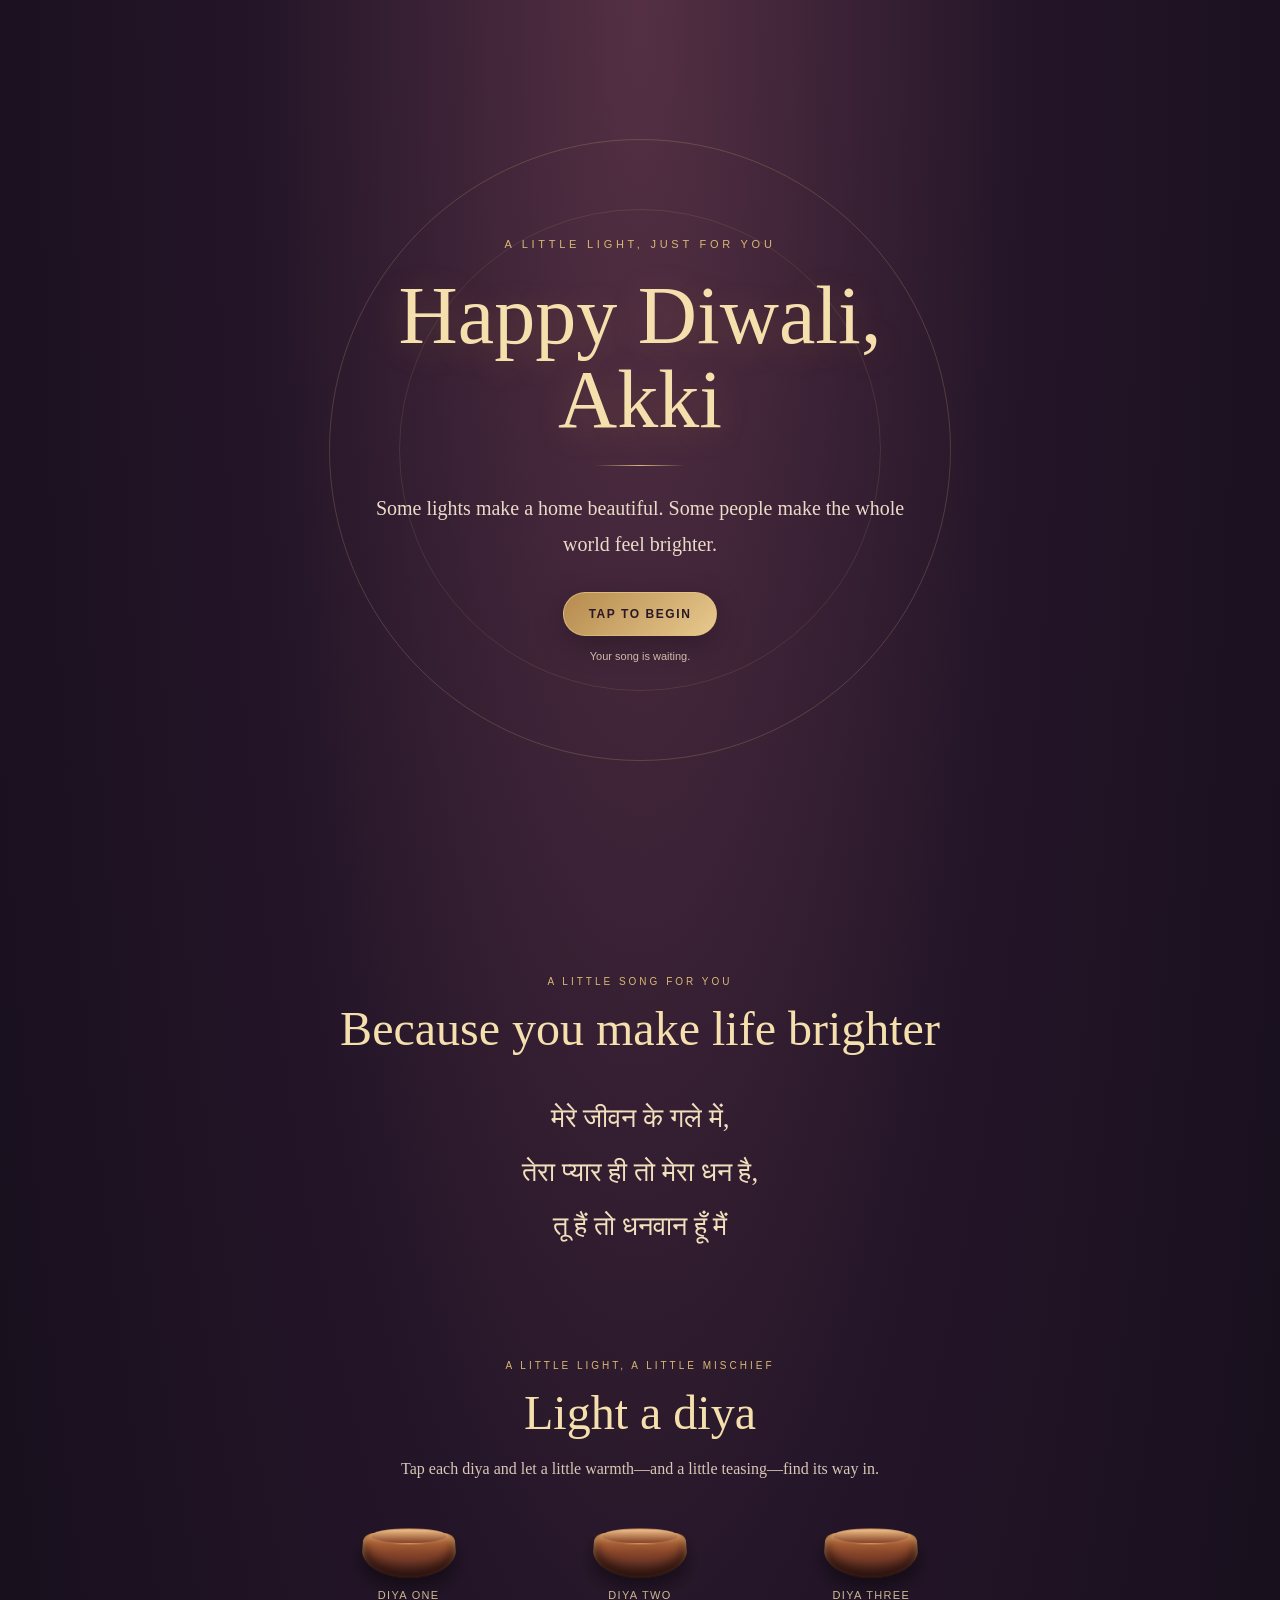
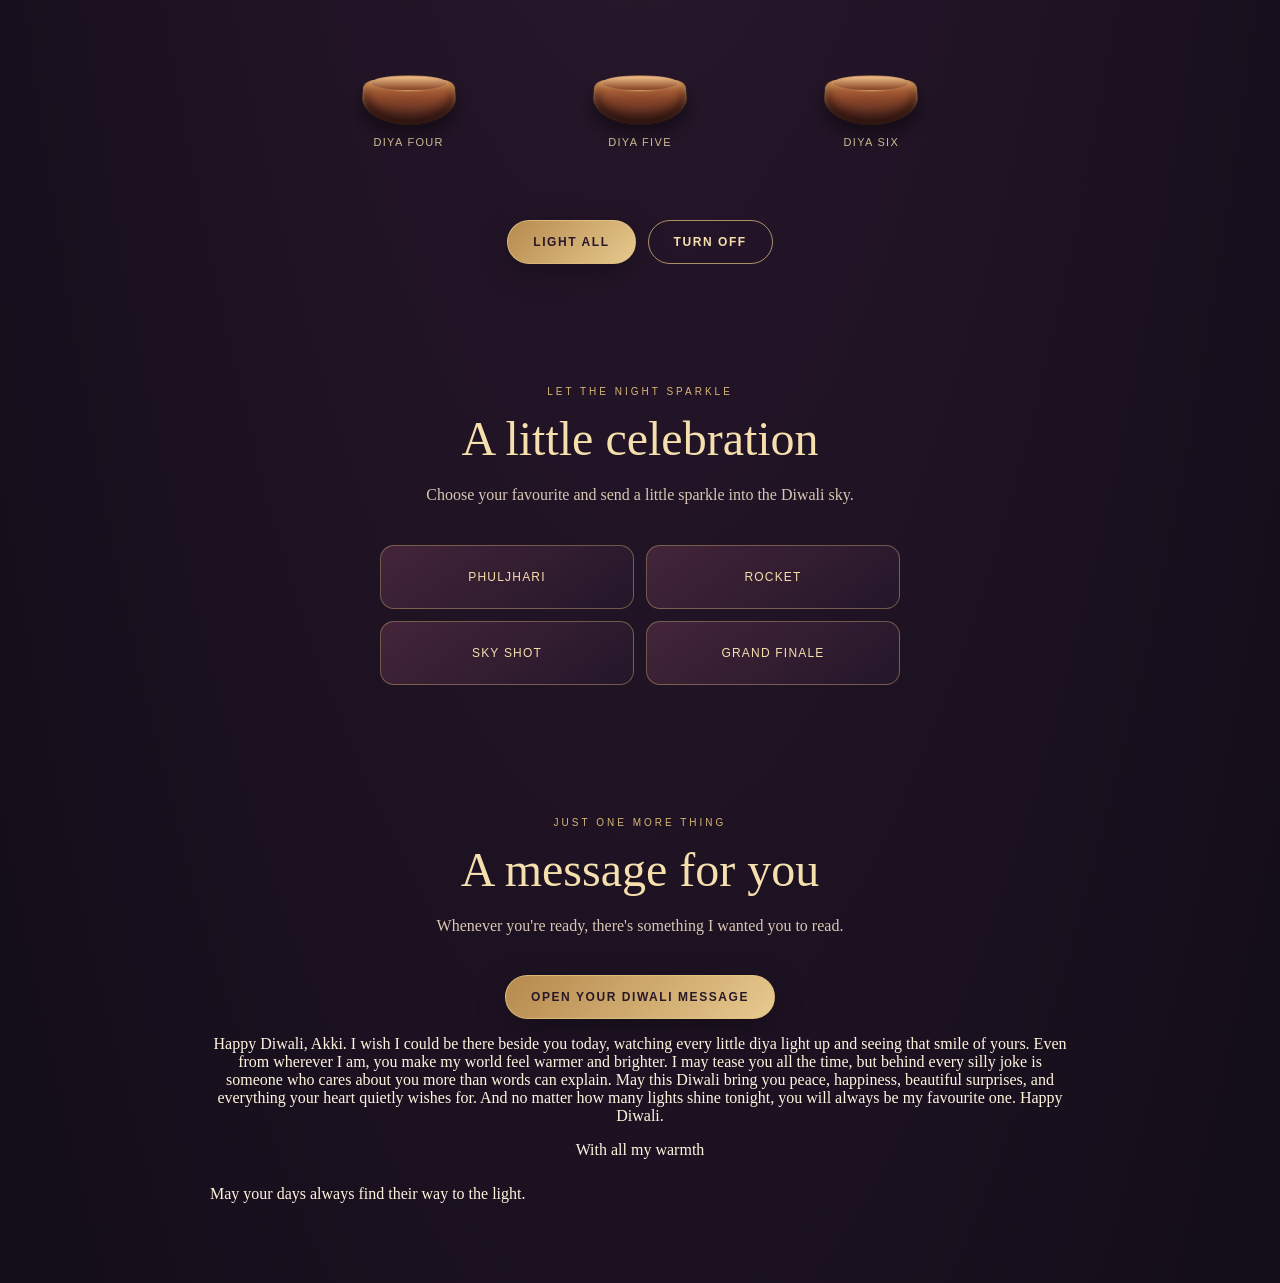
==== index.html @ 50d78eb0 "Update index.html" ====
<!DOCTYPE html>
<html lang="en">
<head>
<meta charset="UTF-8">
<meta name="viewport" content="width=device-width, initial-scale=1.0">
<meta name="theme-color" content="#1c1020">
<title>Happy Diwali, Akki</title>

<style>
:root {
  --night:#1c1020;
  --plum:#321b32;
  --gold:#d9b875;
  --gold2:#f4dfad;
  --cream:#fff5df;
  --muted:#d8c7b5;
}
* { box-sizing:border-box; }
html { scroll-behavior:smooth; }
body {
  margin:0;
  background:radial-gradient(ellipse at 50% 0%,#553044 0,#241528 42%,#120d18 100%);
  color:var(--cream);
  font-family:Georgia,'Times New Roman',serif;
  overflow-x:hidden;
}
button { font:inherit; }
.page { max-width:900px; margin:auto; padding:0 20px 80px; }

.hero {
  min-height:100svh;
  display:flex;
  align-items:center;
  justify-content:center;
  text-align:center;
  position:relative;
  padding:48px 10px;
  isolation:isolate;
}
.hero:before,.hero:after {
  content:"";
  position:absolute;
  border:1px solid rgba(217,184,117,.22);
  border-radius:50%;
  width:min(82vw,620px);
  aspect-ratio:1;
  z-index:-1;
}
.hero:after {
  width:min(65vw,480px);
  border-color:rgba(217,184,117,.13);
}
.eyebrow {
  letter-spacing:.34em;
  text-transform:uppercase;
  font:11px Arial,sans-serif;
  color:var(--gold);
  margin-bottom:24px;
}
h1 {
  font-size:clamp(46px,10vw,82px);
  font-weight:400;
  line-height:1.02;
  margin:0;
  color:var(--gold2);
  text-shadow:0 5px 35px #e2a94b35;
  animation:titleArrive 1.2s cubic-bezier(.2,.8,.2,1) both;
}
@keyframes titleArrive {
  from { opacity:0; transform:translateY(18px); }
  to { opacity:1; transform:translateY(0); }
}
.hero p {
  font-size:clamp(16px,3.5vw,20px);
  line-height:1.8;
  color:#eadbc8;
  max-width:540px;
  margin:24px auto 30px;
}
.goldline {
  width:90px;
  height:1px;
  background:linear-gradient(90deg,transparent,var(--gold),transparent);
  margin:24px auto;
  animation:lineShimmer 4s ease-in-out infinite;
}
@keyframes lineShimmer {
  0%,100% { opacity:.55; transform:scaleX(.8); }
  50% { opacity:1; transform:scaleX(1.15); }
}
.btn {
  border:1px solid rgba(230,196,132,.7);
  background:linear-gradient(135deg,#b68a4e,#e7c98e);
  color:#291827;
  padding:14px 25px;
  border-radius:999px;
  cursor:pointer;
  font:600 12px Arial,sans-serif;
  letter-spacing:.13em;
  text-transform:uppercase;
  box-shadow:0 8px 30px #0004;
  transition:transform .2s,filter .2s;
}
.btn:hover { transform:translateY(-2px); filter:brightness(1.08); }
.btn.secondary {
  background:transparent;
  color:var(--gold2);
  box-shadow:none;
}
.music-note {
  font:11px Arial,sans-serif;
  color:#cdbca8;
  margin-top:14px;
}
.music-control {
  position:fixed;
  right:16px;
  top:16px;
  z-index:20;
  display:none;
}
.music-control.show { display:block; }
.music-control button {
  border:1px solid #d9b87588;
  background:#251729e8;
  color:var(--gold2);
  border-radius:999px;
  padding:10px 14px;
  font:11px Arial,sans-serif;
  backdrop-filter:blur(10px);
}
section { padding:76px 0 26px; text-align:center; }
.kicker {
  font:10px Arial,sans-serif;
  letter-spacing:.3em;
  text-transform:uppercase;
  color:var(--gold);
  margin-bottom:14px;
}
h2 {
  font-weight:400;
  color:var(--gold2);
  font-size:clamp(31px,7vw,48px);
  margin:0 0 15px;
}
.intro {
  max-width:580px;
  margin:0 auto 35px;
  color:var(--muted);
  line-height:1.8;
  font-size:16px;
}
.lyrics {
  font-size:clamp(20px,4vw,27px);
  line-height:2;
  color:#f1dfbd;
  margin:35px auto 5px;
}
.lyrics span { display:block; }

.diya-stage {
  display:grid;
  grid-template-columns:repeat(3,minmax(0,1fr));
  gap:24px 14px;
  max-width:680px;
  margin:40px auto 26px;
}
.diya-wrap { min-width:0; }
.diya-button {
  border:0;
  background:none;
  color:inherit;
  cursor:pointer;
  padding:8px;
  width:100%;
  display:flex;
  flex-direction:column;
  align-items:center;
  gap:12px;
}
.diya {
  width:94px;
  height:45px;
  position:relative;
  border-radius:12px 12px 48px 48px / 10px 10px 28px 28px;
  background:linear-gradient(180deg,#c77b42 0%,#8b472b 45%,#4b261f 100%);
  box-shadow:inset 0 5px 7px #f5c17b88,inset 0 -8px 12px #29110e,0 10px 18px #0007;
  transform:perspective(90px) rotateX(8deg);
  transition:filter .3s;
}
.diya:before {
  content:"";
  position:absolute;
  left:7px;
  right:7px;
  top:-5px;
  height:15px;
  border-radius:50%;
  background:linear-gradient(180deg,#f2c18a,#8c4b2d 90%);
  border:1px solid #e0a36b88;
}
.diya:after {
  content:"";
  position:absolute;
  left:50%;
  top:-37px;
  transform:translateX(-50%) scale(.3);
  width:18px;
  height:32px;
  border-radius:80% 10% 70% 50%;
  background:radial-gradient(ellipse at 55% 75%,#fff8c7 0 12%,#ffcf68 35%,#ed7d2e 65%,transparent 72%);
  filter:blur(.3px);
  opacity:0;
  transition:all .35s;
}
.diya-lit .diya:after {
  opacity:1;
  transform:translateX(-50%) scale(1);
  filter:drop-shadow(0 0 9px #ffb84d);
}
.diya-lit .diya {
  box-shadow:inset 0 5px 7px #f5c17b88,inset 0 -8px 12px #29110e,0 0 28px #ffb84d66,0 10px 18px #0007;
}
.diya-label {
  font:11px Arial,sans-serif;
  letter-spacing:.12em;
  text-transform:uppercase;
  color:#dfc99e;
}
.tease {
  min-height:38px;
  font-size:13px;
  line-height:1.45;
  color:#f1d7a4;
  padding:0 4px;
  opacity:0;
  transition:opacity .25s;
}
.tease.visible { opacity:1; }

.controls {
  display:flex;
  justify-content:center;
  gap:12px;
  flex-wrap:wrap;
  margin:20px auto;
}
.cracker-grid {
  display:grid;
  grid-template-columns:repeat(2,minmax(0,1fr));
  gap:12px;
  max-width:520px;
  margin:30px auto;
}
.cracker {
  border:1px solid #d9b87566;
  background:linear-gradient(145deg,#43253a,#241629);
  color:#f4dfad;
  padding:18px 12px;
  border-radius:14px;
  cursor:pointer;
  min-height:64px;
  font:12px Arial,sans-serif;
  letter-spacing:.1em;
  text-transform:uppercase;
  transition:all .2s;
  position:relative;
  overflow:hidden;
}
.cracker:hover {
  border-color:var(--gold);
  transform:translateY(-2px);
  box-shadow:0 8px 25px #0004;
}
.cracker:before {
  content:"";
  position:absolute;
  top:-60%;
  left:-40%;
  width:30%;
  height:220%;
  background:linear-gradient(90deg,transparent,#fff5d055,transparent);
  transform:rotate(25deg);
  transition:left .55s ease;
}
.cracker:hover:before { left:120%; }

/* Fireworks drawn entirely with CSS */
.burst {
  position:relative;
  height:190px;
  overflow:hidden;
  display:none;
  opacity:1;
  transform:none;
}
.burst.active {
  display:block;
  animation:none;
}
.firework-core {
  position:absolute;
  width:10px;
  height:10px;
  border-radius:50%;
  background:#fff4c6;
  box-shadow:0 0 12px 5px #ffd27a,0 0 34px 12px #e49b4b88;
  transform:translate(-50%,-50%);
  animation:coreFlash .8s ease-out forwards;
}
.firework-ray {
  position:absolute;
  width:2px;
  height:var(--ray-length);
  border-radius:100%;
  background:linear-gradient(to top,transparent,#fff4c6 35%,var(--ray-color));
  transform-origin:50% 100%;
  transform:translate(-50%,-100%) rotate(var(--ray-angle)) scaleY(.08);
  filter:drop-shadow(0 0 5px var(--ray-color));
  animation:rayBurst 1.15s cubic-bezier(.12,.7,.2,1) forwards;
}
.firework-ray:after {
  content:"";
  position:absolute;
  top:-3px;
  left:-2px;
  width:6px;
  height:6px;
  border-radius:50%;
  background:#fff6d9;
  box-shadow:0 0 9px 3px var(--ray-color);
}
@keyframes rayBurst {
  0% { opacity:0; transform:translate(-50%,-100%) rotate(var(--ray-angle)) scaleY(.05); }
  18% { opacity:1; }
  75% { opacity:1; }
  100% { opacity:0; transform:translate(-50%,-100%) rotate(var(--ray-angle)) scaleY(1); }
}
@keyframes coreFlash {
  0% { opacity:0; transform:translate(-50%,-50%) scale(.1); }
  25% { opacity:1; transform:translate(-50%,-50%) scale(1.5); }
  100% { opacity:0; transform:translate(-50%,-50%) scale(.25); }
}
.firework-label {
  position:absolute;
  bottom:8px;
  left:0;
  right:0;
  color:#f4dfad;
  font:10px Arial,sans-serif;
  letter-spacing:.25em;
  text-transform:uppercase;
  animation:labelFade 1.5s ease forwards;
}
@keyframes labelFade {
  0%,65% { opacity:1; }
  100% { opacity:0; }
}
.spark {
  position:fixed;
  pointer-events:none;
  width:3px;
  height:3px;
  border-radius:50%;
  background:#fff0bc;
  box-shadow:0 0 12px 3px #e9b85d;
  animation:spark .9s ease-out forwards;
  z-index:50;
}
@keyframes spark {
  to { transform:translate(var(--x),var(--y)) scale(0); opacity:0; }
}

/* Flickering flames */
.diya { animation:diyaGlow 3s ease-in-out infinite alternate; }
.diya-lit .diya:after {
  animation:flameDance 1.15s ease-in-out infinite alternate;
  transform-origin:50% 100%;
}
.diya-lit .diya { animation:diyaGlow 1.8s ease-in-out infinite alternate; }
.diya-lit .diya:before { box-shadow:0 0 12px #ffbd5c88; }
@keyframes flameDance {
  0% { transform:translateX(-53%) rotate(-5deg) scale(.92,1); }
  35% { transform:translateX(-47%) rotate(4deg) scale(1.06,.94); }
  70% { transform:translateX(-52%) rotate(-3deg) scale(.95,1.08); }
  100% { transform:translateX(-48%) rotate(5deg) scale(1.02,.96); }
}
@keyframes diyaGlow {
  from { filter:brightness(.96); }
  to { filter:brightness(1.14); }
}
@media(max-width:520px) {
  .page { padding-left:16px; padding-right:16px; }
  .diya-stage { gap:20px 6px; }
  .diya { width:78px; height:39px; }
  .diya:after { top:-33px; }
  .cracker-grid { gap:9px; }
  .cracker { padding:16px 6px; font-size:10px; }
  .intro { font-size:15px; }
}
@media(prefers-reduced-motion:reduce) {
  *,*:before,*:after {
    scroll-behavior:auto!important;
    animation-duration:.01ms!important;
    transition-duration:.01ms!important;
  }
}
</style>
</head>

<body>

<audio id="song" preload="auto" loop>
  <source src="udi-udi-jaye.mp3" type="audio/mpeg">
</audio>

<div class="music-control" id="musicControl">
  <button id="musicToggle" type="button">Pause music</button>
</div>

<main class="page">

<header class="hero" id="welcome">
  <div>
    <div class="eyebrow">A little light, just for you</div>
    <h1>Happy Diwali,<br>Akki</h1>
    <div class="goldline"></div>
    <p>Some lights make a home beautiful. Some people make the whole world feel brighter.</p>
    <button class="btn" id="begin" type="button">Tap to begin</button>
    <div class="music-note" id="musicNote">Your song is waiting.</div>
  </div>
</header>

<section id="lyrics">
  <div class="kicker">A little song for you</div>
  <h2>Because you make life brighter</h2>
  <div class="lyrics">
    <span>मेरे जीवन के गले में,</span>
    <span>तेरा प्यार ही तो मेरा धन है,</span>
    <span>तू हैं तो धनवान हूँ मैं</span>
  </div>
</section>

<section id="diyas">
  <div class="kicker">A little light, a little mischief</div>
  <h2>Light a diya</h2>
  <p class="intro">Tap each diya and let a little warmth—and a little teasing—find its way in.</p>

  <div class="diya-stage" id="diyaStage">
    <div class="diya-wrap">
      <button class="diya-button" data-diya="0" type="button" aria-label="Light diya one">
        <span class="diya"></span><span class="diya-label">Diya one</span>
      </button>
      <div class="tease"></div>
    </div>
    <div class="diya-wrap">
      <button class="diya-button" data-diya="1" type="button" aria-label="Light diya two">
        <span class="diya"></span><span class="diya-label">Diya two</span>
      </button>
      <div class="tease"></div>
    </div>
    <div class="diya-wrap">
      <button class="diya-button" data-diya="2" type="button" aria-label="Light diya three">
        <span class="diya"></span><span class="diya-label">Diya three</span>
      </button>
      <div class="tease"></div>
    </div>
    <div class="diya-wrap">
      <button class="diya-button" data-diya="3" type="button" aria-label="Light diya four">
        <span class="diya"></span><span class="diya-label">Diya four</span>
      </button>
      <div class="tease"></div>
    </div>
    <div class="diya-wrap">
      <button class="diya-button" data-diya="4" type="button" aria-label="Light diya five">
        <span class="diya"></span><span class="diya-label">Diya five</span>
      </button>
      <div class="tease"></div>
    </div>
    <div class="diya-wrap">
      <button class="diya-button" data-diya="5" type="button" aria-label="Light diya six">
        <span class="diya"></span><span class="diya-label">Diya six</span>
      </button>
      <div class="tease"></div>
    </div>
  </div>

  <div class="controls">
    <button class="btn" id="lightAll" type="button">Light all</button>
    <button class="btn secondary" id="turnOff" type="button">Turn off</button>
  </div>
</section>

<section id="fireworks">
  <div class="kicker">Let the night sparkle</div>
  <h2>A little celebration</h2>
  <p class="intro">Choose your favourite and send a little sparkle into the Diwali sky.</p>

  <div class="cracker-grid">
    <button class="cracker" data-fire="phuljhari" type="button">Phuljhari</button>
    <button class="cracker" data-fire="rocket" type="button">Rocket</button>
    <button class="cracker" data-fire="skyshot" type="button">Sky shot</button>
    <button class="cracker" data-fire="finale" type="button">Grand finale</button>
  </div>
  <div class="burst" id="burst" aria-live="polite"></div>
</section>

<section id="message">
  <div class="kicker">Just one more thing</div>
  <h2>A message for you</h2>
  <p class="intro">Whenever you're ready, there's something I wanted you to read.</p>

  <button class="btn" id="openMessage" type="button">Open your Diwali message</button>

  <article class="message-card" id="messageCard">
    <p>
      Happy Diwali, Akki. I wish I could be there beside you today,
      watching every little diya light up and seeing that smile of yours.
      Even from wherever I am, you make my world feel warmer and brighter.
      I may tease you all the time, but behind every silly joke is someone
      who cares about you more than words can explain. May this Diwali bring
      you peace, happiness, beautiful surprises, and everything your heart
      quietly wishes for. And no matter how many lights shine tonight, you
      will always be my favourite one. Happy Diwali.
    </p>
    <div class="signature">With all my warmth</div>
  </article>
</section>

<footer>May your days always find their way to the light.</footer>

</main>

<script>
const audio = document.getElementById('song');
const begin = document.getElementById('begin');
const note = document.getElementById('musicNote');
const musicControl = document.getElementById('musicControl');
const musicToggle = document.getElementById('musicToggle');
let started = false;

begin.addEventListener('click', async () => {
  if (!started) {
    try {
      await audio.play();
      started = true;
      begin.textContent = 'Enjoy the evening';
      note.textContent = 'Your song is playing in the background.';
      musicControl.classList.add('show');
      document.getElementById('lyrics').scrollIntoView({behavior:'smooth'});
    } catch (e) {
      note.textContent = 'Tap once more to play your song.';
    }
  }
});

musicToggle.addEventListener('click', async () => {
  if (audio.paused) {
    try {
      await audio.play();
      musicToggle.textContent = 'Pause music';
    } catch(e) {
      musicToggle.textContent = 'Tap to play';
    }
  } else {
    audio.pause();
    musicToggle.textContent = 'Play music';
  }
});

audio.addEventListener('play', () => musicToggle.textContent = 'Pause music');
audio.addEventListener('pause', () => musicToggle.textContent = 'Play music');

const teases = [
  'Itni roshni toh tumhare nakhron mein bhi nahi hai.',
  'Ek diya tumhare liye… baaki meri patience ke liye.',
  'Tumhari smile ke saamne yeh roshni bhi thodi kam hai.',
  'Ab ghar roshan hai, bas tumhara reply pending hai.',
  'Diya jal gaya, ab attitude thoda dim kar do.',
  'Tum ho toh festival, warna bas holiday.'
];

let teaseIndex = -1;
const diyaButtons = [...document.querySelectorAll('.diya-button')];

function lightDiya(button, showTease=true) {
  const wrap = button.parentElement;
  const tease = wrap.querySelector('.tease');
  const wasLit = button.classList.contains('diya-lit');

  button.classList.add('diya-lit');

  if (showTease && !wasLit) {
    teaseIndex = (teaseIndex + 1) % teases.length;
    tease.textContent = teases[teaseIndex];
    tease.classList.add('visible');
  }
}

diyaButtons.forEach(button =>
  button.addEventListener('click', () => lightDiya(button))
);

document.getElementById('lightAll').addEventListener('click', () => {
  diyaButtons.forEach(b => lightDiya(b, false));

  const first = diyaButtons[0].parentElement.querySelector('.tease');
  first.textContent = 'All lit up… just like your talent for stealing the spotlight.';
  first.classList.add('visible');
});

document.getElementById('turnOff').addEventListener('click', () => {
  diyaButtons.forEach(b => {
    b.classList.remove('diya-lit');
    const t = b.parentElement.querySelector('.tease');
    t.textContent = '';
    t.classList.remove('visible');
  });
});

const burst = document.getElementById('burst');

const fireworkColors = [
  '#f7d78d','#f1a85b','#f8e9c2','#d99bba','#e8bd68'
];

const fireworkNames = {
  phuljhari:'A little shower of light',
  rocket:'Straight into the night',
  skyshot:'A sky full of sparkle',
  finale:'A Diwali night to remember'
};

function launchFirework(type) {
  burst.classList.remove('active');
  burst.replaceChildren();
  void burst.offsetWidth;

  const count = type === 'finale' ? 3 : (type === 'phuljhari' ? 1 : 2);

  for (let b = 0; b < count; b++) {
    const left = (b === 0 ? 30 : b === 1 ? 68 : 50) + '%';
    const top = (b === 1 ? 38 : b === 2 ? 32 : 48) + '%';

    const core = document.createElement('span');
    core.className = 'firework-core';
    core.style.left = left;
    core.style.top = top;
    burst.appendChild(core);

    const rays = type === 'phuljhari' ? 22 : (type === 'finale' ? 30 : 25);

    for (let i = 0; i < rays; i++) {
      const ray = document.createElement('i');
      ray.className = 'firework-ray';
      ray.style.left = left;
      ray.style.top = top;
      ray.style.setProperty('--ray-angle', (i * (360 / rays)) + 'deg');
      ray.style.setProperty('--ray-length', (type === 'finale' ? 46 : 37) + Math.random() * 24 + 'px');
      ray.style.setProperty('--ray-color', fireworkColors[(i + b) % fireworkColors.length]);
      ray.style.animationDelay = (b * 100 + Math.random() * 100) + 'ms';
      burst.appendChild(ray);
    }
  }

  const label = document.createElement('div');
  label.className = 'firework-label';
  label.textContent = fireworkNames[type];
  burst.appendChild(label);
  burst.classList.add('active');
}

document.querySelectorAll('.cracker').forEach(btn => {
  btn.addEventListener('click', () => {
    launchFirework(btn.dataset.fire);

    const rect = btn.getBoundingClientRect();
    const amount = btn.dataset.fire === 'finale' ? 36 : 18;

    for (let i = 0; i < amount; i++) {
      const s = document.createElement('i');
      s.className = 'spark';
      s.style.left = (rect.left + rect.width / 2) + 'px';
      s.style.top = (rect.top + window.scrollY + rect.height / 2) + 'px';
      s.style.setProperty('--x', (Math.random() * 240 - 120) + 'px');
      s.style.setProperty('--y', (Math.random() * -190 - 10) + 'px');
      document.body.appendChild(s);
      setTimeout(() => s.remove(), 1000);
    }
  });
});

document.getElementById('openMessage').addEventListener('click', () => {
  const card = document.getElementById('messageCard');
  card.classList.add('open');
  document.getElementById('openMessage').textContent = 'A little note, just for you';
  card.scrollIntoView({behavior:'smooth',block:'center'});
});
</script>
</body>
</html>
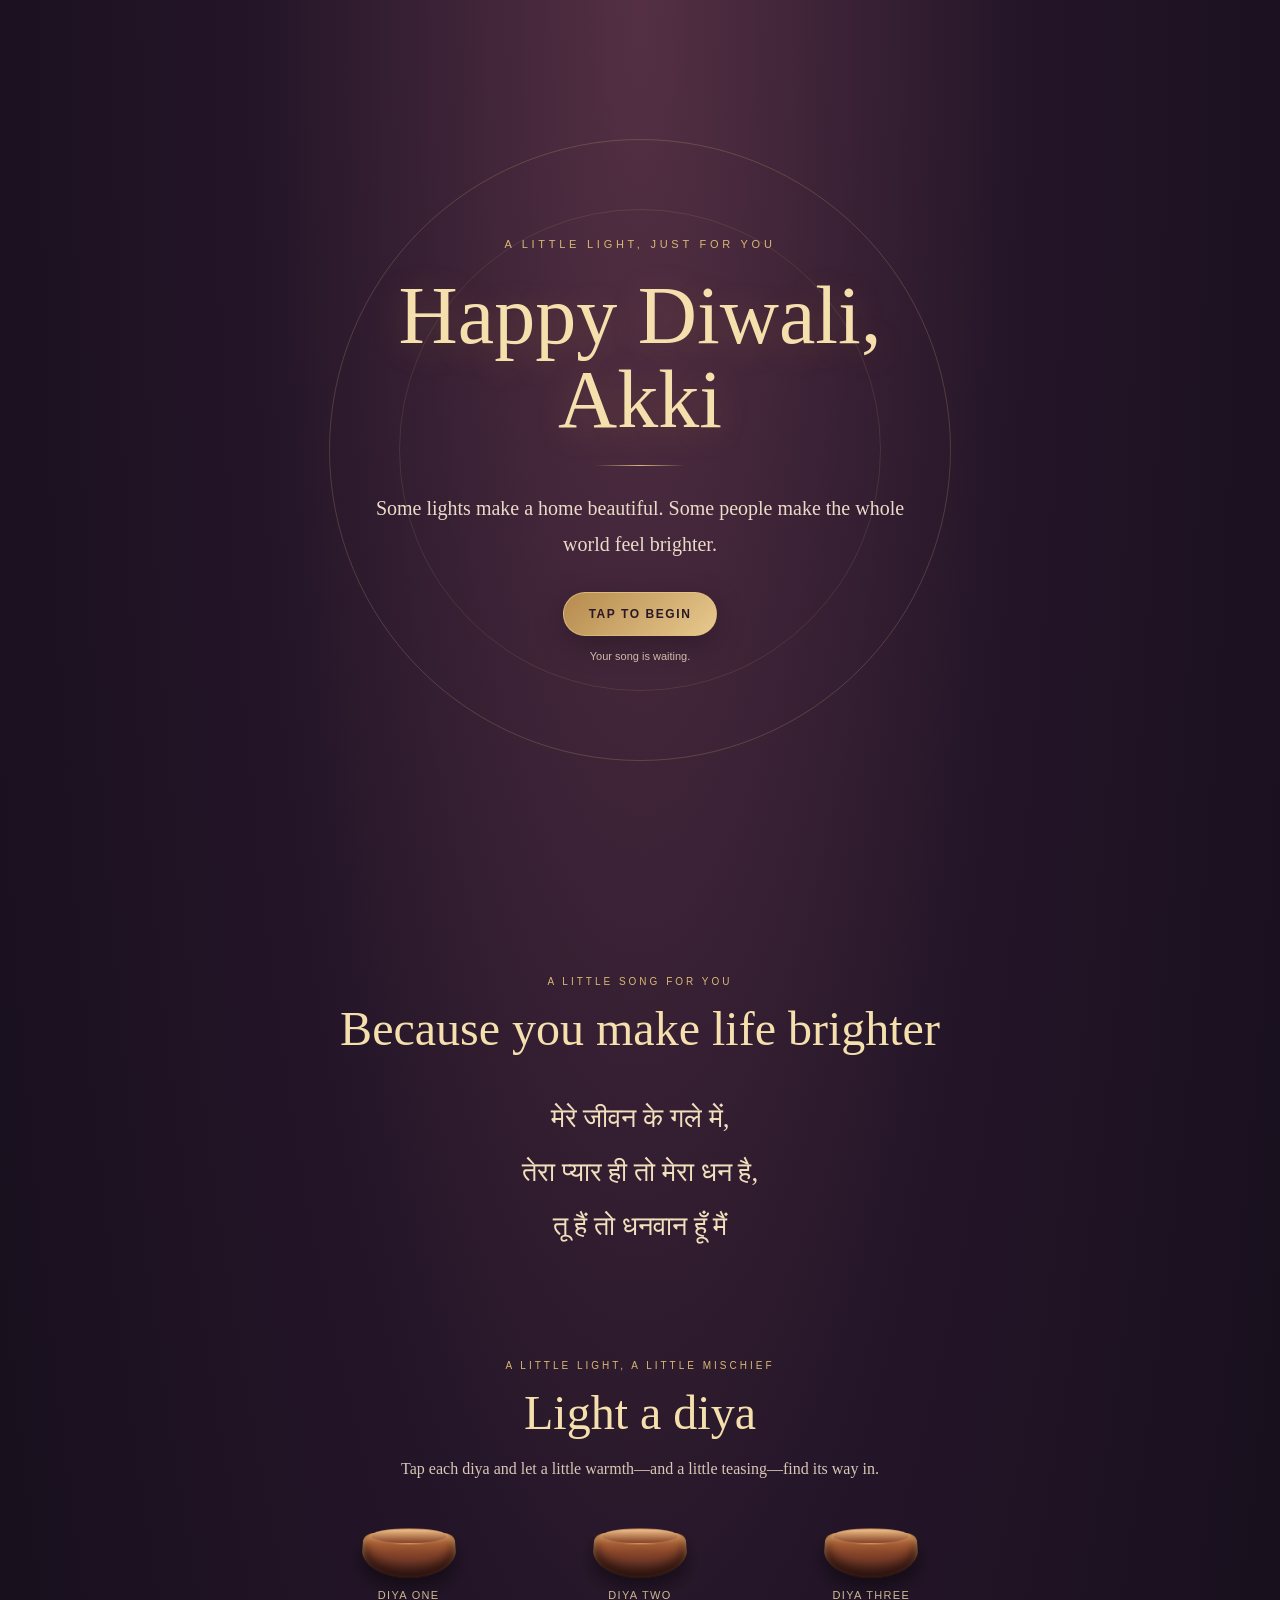
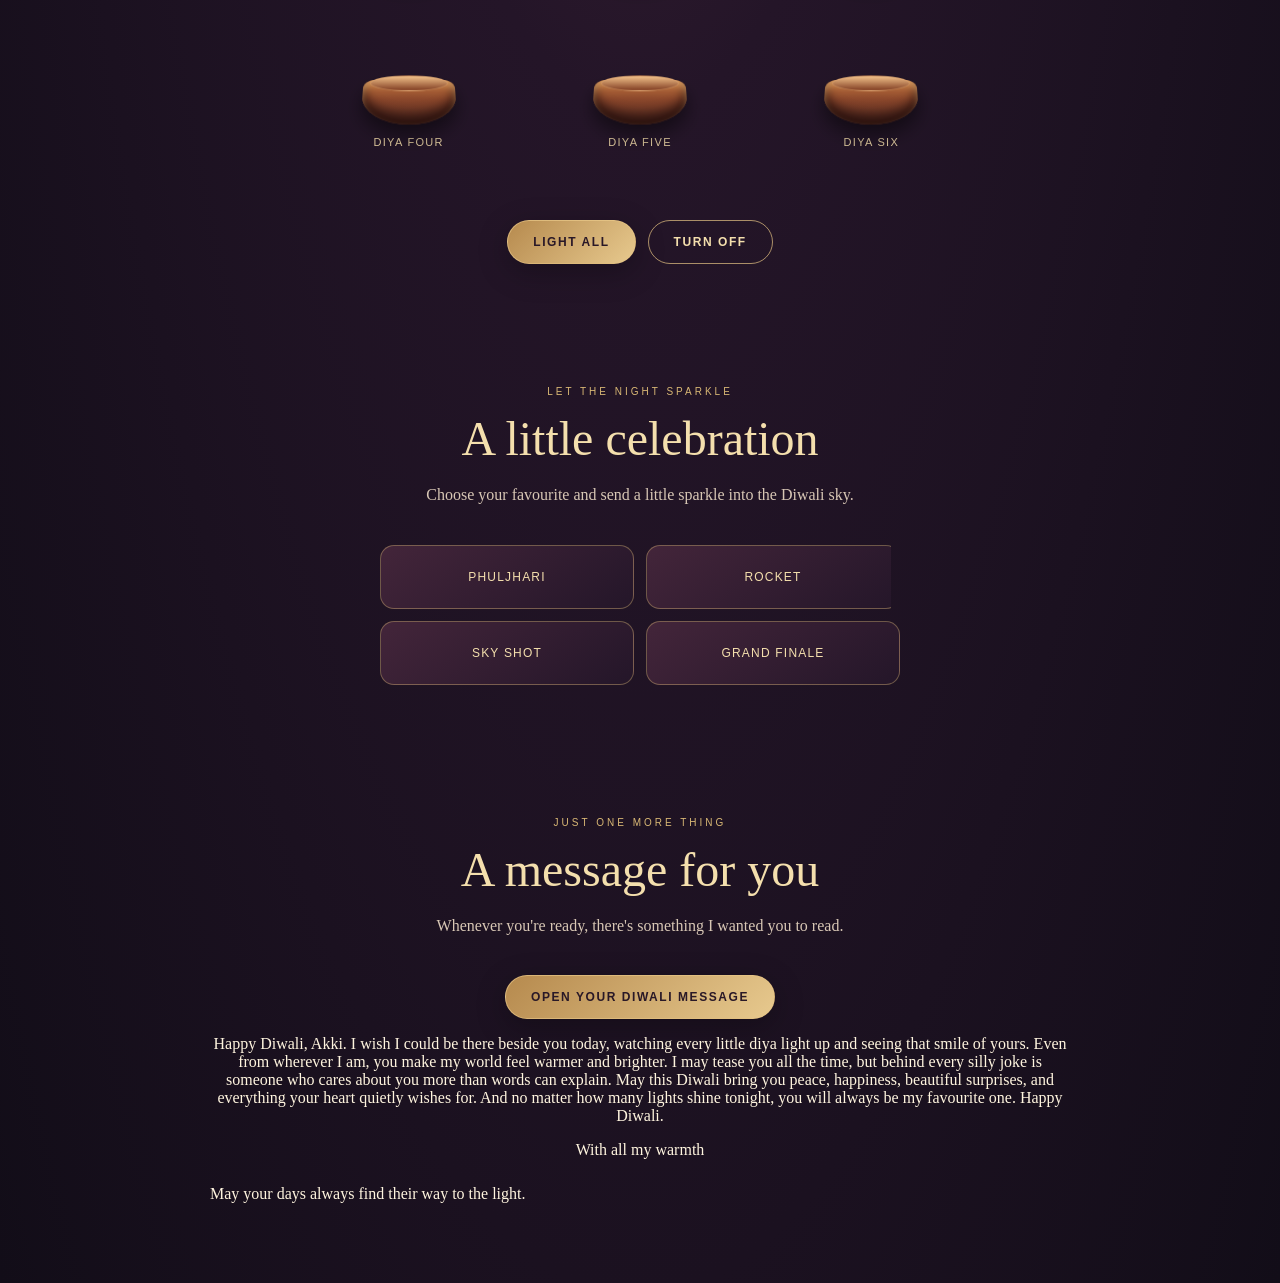
==== commit 50eb65df: "Update index.html" ====
--- a/index.html
+++ b/index.html
@@ -405,6 +405,18 @@
     animation-duration:.01ms!important;
     transition-duration:.01ms!important;
   }
+}
+  #realFireworksCanvas {
+  position: fixed;
+  inset: 0;
+  width: 100%;
+  height: 100%;
+  pointer-events: none;
+  z-index: 80;
+}
+
+@media (prefers-reduced-motion: reduce) {
+  #realFireworksCanvas { display: none; }
 }
 </style>
 </head>
@@ -619,7 +631,7 @@
   });
 });
 
-const burst = document.getElementById('burst');
+document.getElementById('openMessage').addEventListener
 
 const fireworkColors = [
   '#f7d78d','#f1a85b','#f8e9c2','#d99bba','#e8bd68'
@@ -698,5 +710,6 @@
   card.scrollIntoView({behavior:'smooth',block:'center'});
 });
 </script>
+  <canvas id="realFireworksCanvas"></canvas>
 </body>
 </html>
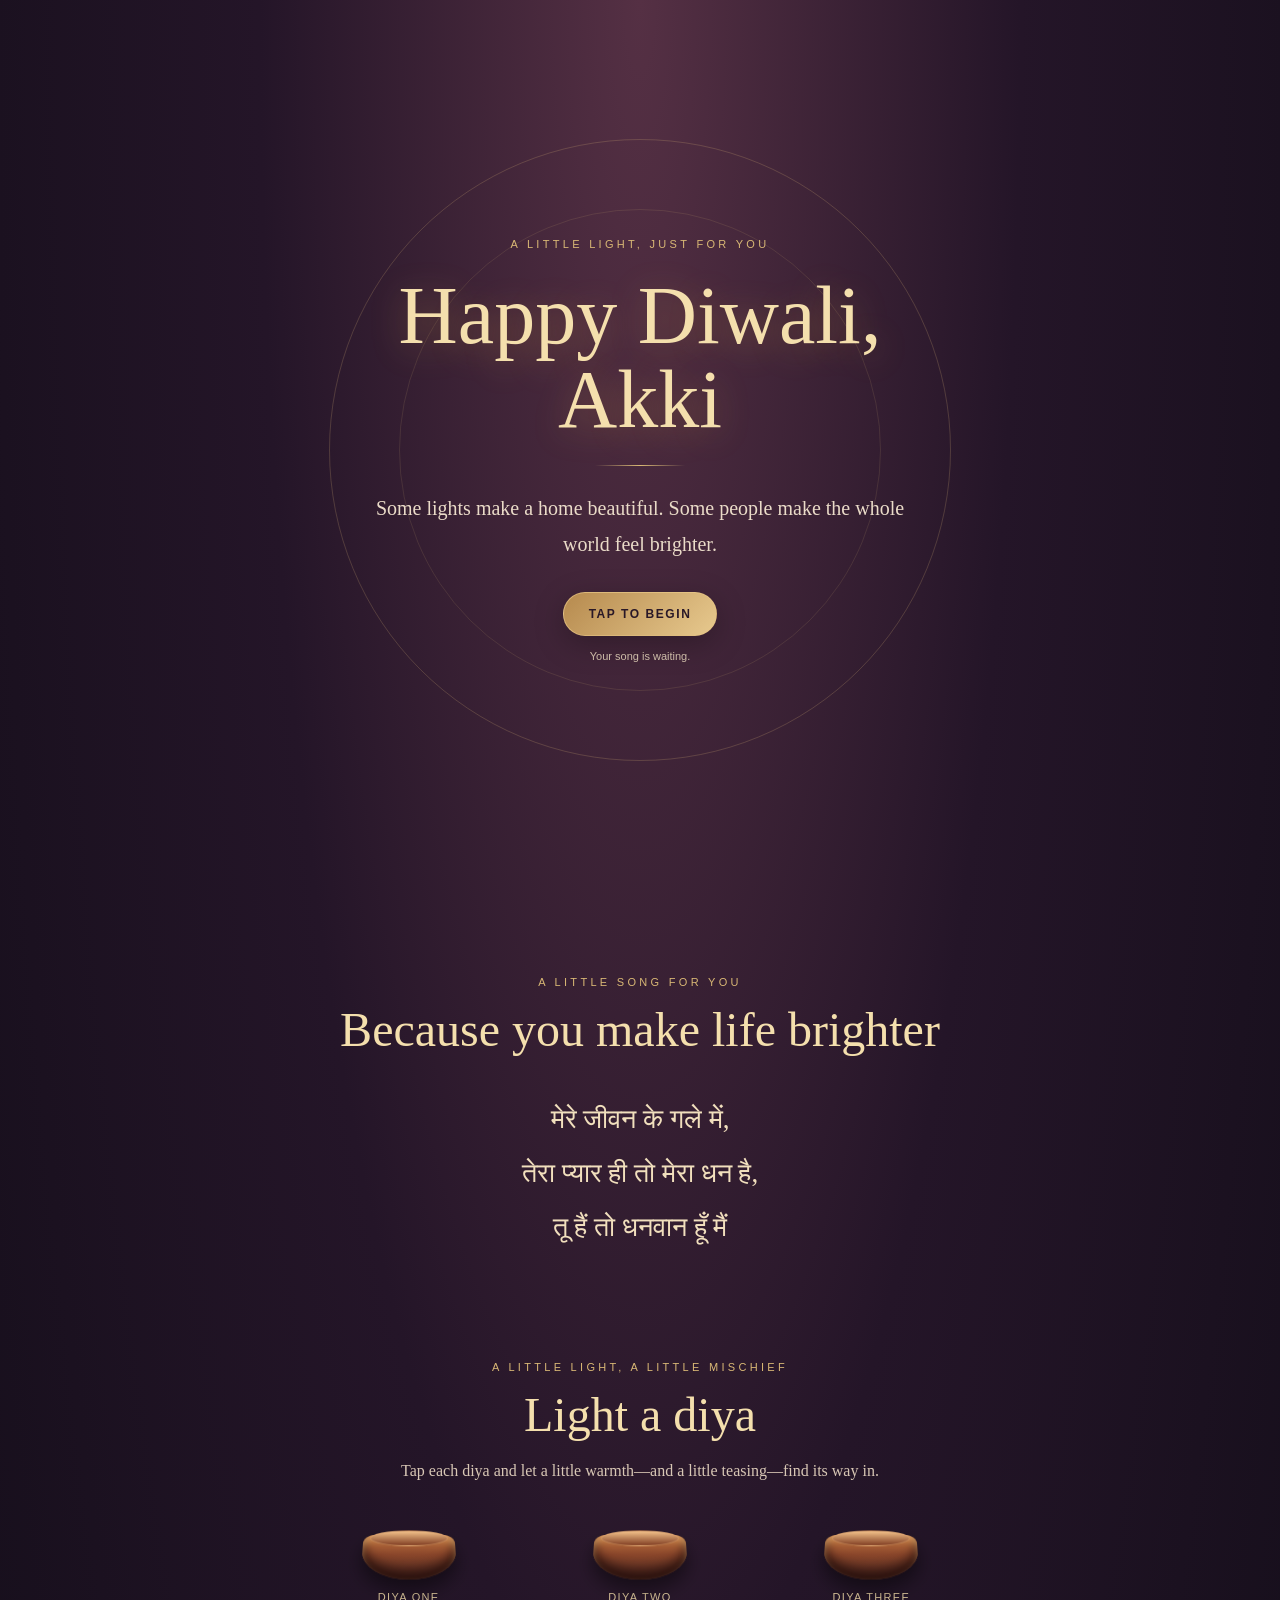
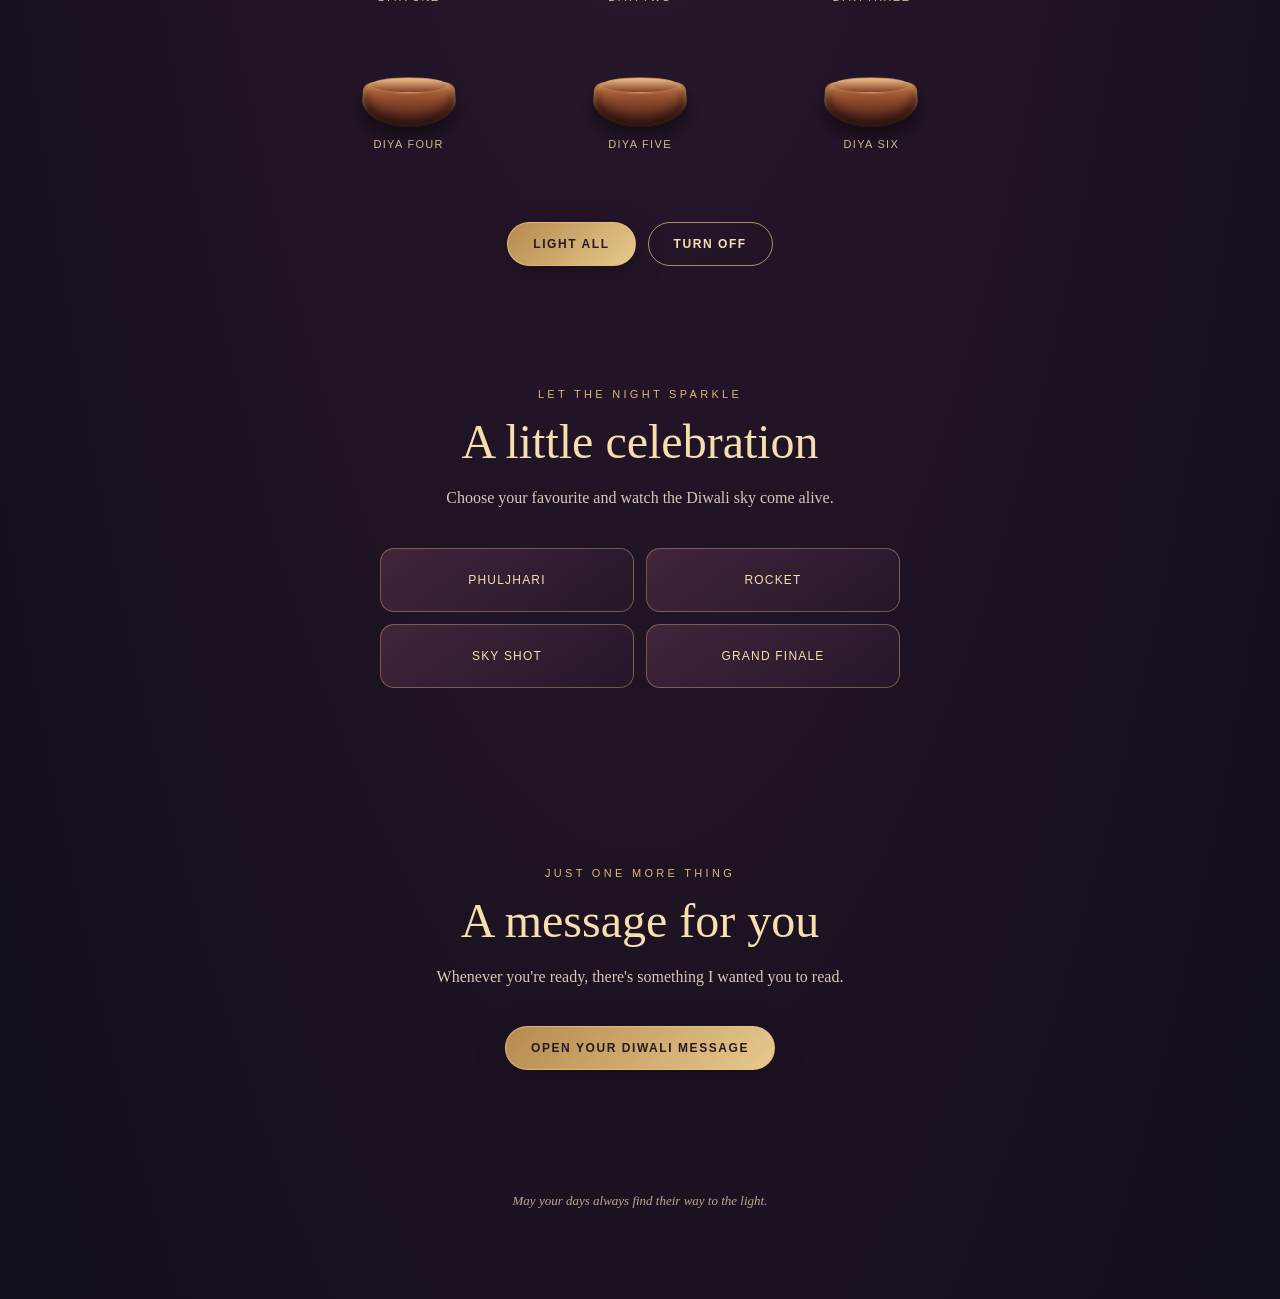
==== commit 9cb2b48a: "Update index.html" ====
--- a/index.html
+++ b/index.html
@@ -10,7 +10,6 @@
 <style>
 :root {
   --night:#1c1020;
-  --plum:#321b32;
   --gold:#d9b875;
   --gold2:#f4dfad;
   --cream:#fff5df;
@@ -46,29 +45,35 @@
   width:min(82vw,620px);
   aspect-ratio:1;
   z-index:-1;
+  animation:halo 8s ease-in-out infinite alternate;
 }
 .hero:after {
   width:min(65vw,480px);
   border-color:rgba(217,184,117,.13);
-}
-.eyebrow {
-  letter-spacing:.34em;
+  animation-delay:-4s;
+}
+@keyframes halo {
+  from { transform:scale(.96); opacity:.5; }
+  to { transform:scale(1.04); opacity:1; }
+}
+.eyebrow,.kicker {
+  letter-spacing:.3em;
   text-transform:uppercase;
   font:11px Arial,sans-serif;
   color:var(--gold);
-  margin-bottom:24px;
-}
+}
+.eyebrow { margin-bottom:24px; }
 h1 {
   font-size:clamp(46px,10vw,82px);
   font-weight:400;
   line-height:1.02;
   margin:0;
   color:var(--gold2);
-  text-shadow:0 5px 35px #e2a94b35;
-  animation:titleArrive 1.2s cubic-bezier(.2,.8,.2,1) both;
+  text-shadow:0 5px 35px #e2a94b55;
+  animation:titleArrive 1.2s ease both;
 }
 @keyframes titleArrive {
-  from { opacity:0; transform:translateY(18px); }
+  from { opacity:0; transform:translateY(22px); }
   to { opacity:1; transform:translateY(0); }
 }
 .hero p {
@@ -83,11 +88,11 @@
   height:1px;
   background:linear-gradient(90deg,transparent,var(--gold),transparent);
   margin:24px auto;
-  animation:lineShimmer 4s ease-in-out infinite;
+  animation:lineShimmer 3s ease-in-out infinite;
 }
 @keyframes lineShimmer {
-  0%,100% { opacity:.55; transform:scaleX(.8); }
-  50% { opacity:1; transform:scaleX(1.15); }
+  0%,100% { opacity:.5; transform:scaleX(.8); }
+  50% { opacity:1; transform:scaleX(1.2); }
 }
 .btn {
   border:1px solid rgba(230,196,132,.7);
@@ -117,7 +122,7 @@
   position:fixed;
   right:16px;
   top:16px;
-  z-index:20;
+  z-index:100;
   display:none;
 }
 .music-control.show { display:block; }
@@ -131,13 +136,7 @@
   backdrop-filter:blur(10px);
 }
 section { padding:76px 0 26px; text-align:center; }
-.kicker {
-  font:10px Arial,sans-serif;
-  letter-spacing:.3em;
-  text-transform:uppercase;
-  color:var(--gold);
-  margin-bottom:14px;
-}
+.kicker { margin-bottom:14px; }
 h2 {
   font-weight:400;
   color:var(--gold2);
@@ -159,6 +158,7 @@
 }
 .lyrics span { display:block; }
 
+/* Diyas */
 .diya-stage {
   display:grid;
   grid-template-columns:repeat(3,minmax(0,1fr));
@@ -184,17 +184,15 @@
   height:45px;
   position:relative;
   border-radius:12px 12px 48px 48px / 10px 10px 28px 28px;
-  background:linear-gradient(180deg,#c77b42 0%,#8b472b 45%,#4b261f 100%);
+  background:linear-gradient(180deg,#c77b42,#8b472b 45%,#4b261f);
   box-shadow:inset 0 5px 7px #f5c17b88,inset 0 -8px 12px #29110e,0 10px 18px #0007;
   transform:perspective(90px) rotateX(8deg);
-  transition:filter .3s;
+  animation:diyaGlow 3s ease-in-out infinite alternate;
 }
 .diya:before {
   content:"";
   position:absolute;
-  left:7px;
-  right:7px;
-  top:-5px;
+  left:7px; right:7px; top:-5px;
   height:15px;
   border-radius:50%;
   background:linear-gradient(180deg,#f2c18a,#8c4b2d 90%);
@@ -203,14 +201,11 @@
 .diya:after {
   content:"";
   position:absolute;
-  left:50%;
-  top:-37px;
+  left:50%; top:-37px;
   transform:translateX(-50%) scale(.3);
-  width:18px;
-  height:32px;
+  width:18px; height:32px;
   border-radius:80% 10% 70% 50%;
   background:radial-gradient(ellipse at 55% 75%,#fff8c7 0 12%,#ffcf68 35%,#ed7d2e 65%,transparent 72%);
-  filter:blur(.3px);
   opacity:0;
   transition:all .35s;
 }
@@ -218,9 +213,19 @@
   opacity:1;
   transform:translateX(-50%) scale(1);
   filter:drop-shadow(0 0 9px #ffb84d);
+  animation:flameDance 1.1s ease-in-out infinite alternate;
 }
 .diya-lit .diya {
-  box-shadow:inset 0 5px 7px #f5c17b88,inset 0 -8px 12px #29110e,0 0 28px #ffb84d66,0 10px 18px #0007;
+  box-shadow:inset 0 5px 7px #f5c17b88,inset 0 -8px 12px #29110e,0 0 28px #ffb84d77,0 10px 18px #0007;
+}
+@keyframes flameDance {
+  0% { transform:translateX(-53%) rotate(-5deg) scale(.92,1); }
+  50% { transform:translateX(-47%) rotate(4deg) scale(1.06,.94); }
+  100% { transform:translateX(-48%) rotate(5deg) scale(1.02,1.08); }
+}
+@keyframes diyaGlow {
+  from { filter:brightness(.94); }
+  to { filter:brightness(1.14); }
 }
 .diya-label {
   font:11px Arial,sans-serif;
@@ -238,7 +243,6 @@
   transition:opacity .25s;
 }
 .tease.visible { opacity:1; }
-
 .controls {
   display:flex;
   justify-content:center;
@@ -246,6 +250,8 @@
   flex-wrap:wrap;
   margin:20px auto;
 }
+
+/* Fireworks section */
 .cracker-grid {
   display:grid;
   grid-template-columns:repeat(2,minmax(0,1fr));
@@ -265,130 +271,78 @@
   letter-spacing:.1em;
   text-transform:uppercase;
   transition:all .2s;
-  position:relative;
-  overflow:hidden;
 }
 .cracker:hover {
   border-color:var(--gold);
   transform:translateY(-2px);
   box-shadow:0 8px 25px #0004;
 }
-.cracker:before {
-  content:"";
-  position:absolute;
-  top:-60%;
-  left:-40%;
-  width:30%;
-  height:220%;
-  background:linear-gradient(90deg,transparent,#fff5d055,transparent);
-  transform:rotate(25deg);
-  transition:left .55s ease;
-}
-.cracker:hover:before { left:120%; }
-
-/* Fireworks drawn entirely with CSS */
 .burst {
   position:relative;
-  height:190px;
+  min-height:35px;
   overflow:hidden;
-  display:none;
-  opacity:1;
-  transform:none;
-}
-.burst.active {
-  display:block;
-  animation:none;
-}
-.firework-core {
-  position:absolute;
-  width:10px;
-  height:10px;
-  border-radius:50%;
-  background:#fff4c6;
-  box-shadow:0 0 12px 5px #ffd27a,0 0 34px 12px #e49b4b88;
-  transform:translate(-50%,-50%);
-  animation:coreFlash .8s ease-out forwards;
-}
-.firework-ray {
-  position:absolute;
-  width:2px;
-  height:var(--ray-length);
-  border-radius:100%;
-  background:linear-gradient(to top,transparent,#fff4c6 35%,var(--ray-color));
-  transform-origin:50% 100%;
-  transform:translate(-50%,-100%) rotate(var(--ray-angle)) scaleY(.08);
-  filter:drop-shadow(0 0 5px var(--ray-color));
-  animation:rayBurst 1.15s cubic-bezier(.12,.7,.2,1) forwards;
-}
-.firework-ray:after {
-  content:"";
-  position:absolute;
-  top:-3px;
-  left:-2px;
-  width:6px;
-  height:6px;
-  border-radius:50%;
-  background:#fff6d9;
-  box-shadow:0 0 9px 3px var(--ray-color);
-}
-@keyframes rayBurst {
-  0% { opacity:0; transform:translate(-50%,-100%) rotate(var(--ray-angle)) scaleY(.05); }
-  18% { opacity:1; }
-  75% { opacity:1; }
-  100% { opacity:0; transform:translate(-50%,-100%) rotate(var(--ray-angle)) scaleY(1); }
-}
-@keyframes coreFlash {
-  0% { opacity:0; transform:translate(-50%,-50%) scale(.1); }
-  25% { opacity:1; transform:translate(-50%,-50%) scale(1.5); }
-  100% { opacity:0; transform:translate(-50%,-50%) scale(.25); }
-}
-.firework-label {
-  position:absolute;
-  bottom:8px;
-  left:0;
-  right:0;
+  margin:12px auto;
   color:#f4dfad;
   font:10px Arial,sans-serif;
   letter-spacing:.25em;
   text-transform:uppercase;
-  animation:labelFade 1.5s ease forwards;
+}
+
+/* Full-screen realistic fireworks canvas */
+#realFireworksCanvas {
+  position:fixed;
+  inset:0;
+  width:100%;
+  height:100%;
+  pointer-events:none;
+  z-index:80;
+}
+.firework-label {
+  animation:labelFade 2.5s ease forwards;
 }
 @keyframes labelFade {
-  0%,65% { opacity:1; }
+  0%,60% { opacity:1; }
   100% { opacity:0; }
 }
-.spark {
-  position:fixed;
-  pointer-events:none;
-  width:3px;
-  height:3px;
-  border-radius:50%;
-  background:#fff0bc;
-  box-shadow:0 0 12px 3px #e9b85d;
-  animation:spark .9s ease-out forwards;
-  z-index:50;
-}
-@keyframes spark {
-  to { transform:translate(var(--x),var(--y)) scale(0); opacity:0; }
-}
-
-/* Flickering flames */
-.diya { animation:diyaGlow 3s ease-in-out infinite alternate; }
-.diya-lit .diya:after {
-  animation:flameDance 1.15s ease-in-out infinite alternate;
-  transform-origin:50% 100%;
-}
-.diya-lit .diya { animation:diyaGlow 1.8s ease-in-out infinite alternate; }
-.diya-lit .diya:before { box-shadow:0 0 12px #ffbd5c88; }
-@keyframes flameDance {
-  0% { transform:translateX(-53%) rotate(-5deg) scale(.92,1); }
-  35% { transform:translateX(-47%) rotate(4deg) scale(1.06,.94); }
-  70% { transform:translateX(-52%) rotate(-3deg) scale(.95,1.08); }
-  100% { transform:translateX(-48%) rotate(5deg) scale(1.02,.96); }
-}
-@keyframes diyaGlow {
-  from { filter:brightness(.96); }
-  to { filter:brightness(1.14); }
+
+/* Message */
+.message-card {
+  max-width:650px;
+  margin:30px auto 0;
+  padding:0 26px;
+  max-height:0;
+  overflow:hidden;
+  opacity:0;
+  border:1px solid transparent;
+  border-radius:18px;
+  background:linear-gradient(145deg,#382238,#211524);
+  transition:max-height 1s ease,opacity .8s ease,padding .8s ease,border-color .8s ease;
+}
+.message-card.open {
+  max-height:700px;
+  opacity:1;
+  padding:30px 26px;
+  border-color:#d9b87566;
+  box-shadow:0 15px 55px #0004;
+}
+.message-card p {
+  font-size:clamp(16px,3.5vw,19px);
+  line-height:2;
+  color:#f2e2ca;
+  margin:0;
+}
+.signature {
+  margin-top:25px;
+  color:var(--gold);
+  font-style:italic;
+  font-size:17px;
+}
+footer {
+  text-align:center;
+  color:#bca98f;
+  font-size:13px;
+  padding:65px 10px 10px;
+  font-style:italic;
 }
 @media(max-width:520px) {
   .page { padding-left:16px; padding-right:16px; }
@@ -400,28 +354,16 @@
   .intro { font-size:15px; }
 }
 @media(prefers-reduced-motion:reduce) {
-  *,*:before,*:after {
-    scroll-behavior:auto!important;
-    animation-duration:.01ms!important;
-    transition-duration:.01ms!important;
-  }
-}
-  #realFireworksCanvas {
-  position: fixed;
-  inset: 0;
-  width: 100%;
-  height: 100%;
-  pointer-events: none;
-  z-index: 80;
-}
-
-@media (prefers-reduced-motion: reduce) {
-  #realFireworksCanvas { display: none; }
+  .hero:before,.hero:after,.diya,h1,.goldline {
+    animation:none!important;
+  }
 }
 </style>
 </head>
 
 <body>
+
+<canvas id="realFireworksCanvas" aria-hidden="true"></canvas>
 
 <audio id="song" preload="auto" loop>
   <source src="udi-udi-jaye.mp3" type="audio/mpeg">
@@ -461,37 +403,37 @@
 
   <div class="diya-stage" id="diyaStage">
     <div class="diya-wrap">
-      <button class="diya-button" data-diya="0" type="button" aria-label="Light diya one">
+      <button class="diya-button" type="button">
         <span class="diya"></span><span class="diya-label">Diya one</span>
       </button>
       <div class="tease"></div>
     </div>
     <div class="diya-wrap">
-      <button class="diya-button" data-diya="1" type="button" aria-label="Light diya two">
+      <button class="diya-button" type="button">
         <span class="diya"></span><span class="diya-label">Diya two</span>
       </button>
       <div class="tease"></div>
     </div>
     <div class="diya-wrap">
-      <button class="diya-button" data-diya="2" type="button" aria-label="Light diya three">
+      <button class="diya-button" type="button">
         <span class="diya"></span><span class="diya-label">Diya three</span>
       </button>
       <div class="tease"></div>
     </div>
     <div class="diya-wrap">
-      <button class="diya-button" data-diya="3" type="button" aria-label="Light diya four">
+      <button class="diya-button" type="button">
         <span class="diya"></span><span class="diya-label">Diya four</span>
       </button>
       <div class="tease"></div>
     </div>
     <div class="diya-wrap">
-      <button class="diya-button" data-diya="4" type="button" aria-label="Light diya five">
+      <button class="diya-button" type="button">
         <span class="diya"></span><span class="diya-label">Diya five</span>
       </button>
       <div class="tease"></div>
     </div>
     <div class="diya-wrap">
-      <button class="diya-button" data-diya="5" type="button" aria-label="Light diya six">
+      <button class="diya-button" type="button">
         <span class="diya"></span><span class="diya-label">Diya six</span>
       </button>
       <div class="tease"></div>
@@ -507,7 +449,7 @@
 <section id="fireworks">
   <div class="kicker">Let the night sparkle</div>
   <h2>A little celebration</h2>
-  <p class="intro">Choose your favourite and send a little sparkle into the Diwali sky.</p>
+  <p class="intro">Choose your favourite and watch the Diwali sky come alive.</p>
 
   <div class="cracker-grid">
     <button class="cracker" data-fire="phuljhari" type="button">Phuljhari</button>
@@ -545,25 +487,22 @@
 </main>
 
 <script>
+/* Music */
 const audio = document.getElementById('song');
 const begin = document.getElementById('begin');
 const note = document.getElementById('musicNote');
 const musicControl = document.getElementById('musicControl');
 const musicToggle = document.getElementById('musicToggle');
-let started = false;
 
 begin.addEventListener('click', async () => {
-  if (!started) {
-    try {
-      await audio.play();
-      started = true;
-      begin.textContent = 'Enjoy the evening';
-      note.textContent = 'Your song is playing in the background.';
-      musicControl.classList.add('show');
-      document.getElementById('lyrics').scrollIntoView({behavior:'smooth'});
-    } catch (e) {
-      note.textContent = 'Tap once more to play your song.';
-    }
+  try {
+    await audio.play();
+    begin.textContent = 'Enjoy the evening';
+    note.textContent = 'Your song is playing in the background.';
+    musicControl.classList.add('show');
+    document.getElementById('lyrics').scrollIntoView({behavior:'smooth'});
+  } catch (e) {
+    note.textContent = 'Tap once more to play your song.';
   }
 });
 
@@ -584,6 +523,7 @@
 audio.addEventListener('play', () => musicToggle.textContent = 'Pause music');
 audio.addEventListener('pause', () => musicToggle.textContent = 'Play music');
 
+/* Interactive diyas */
 const teases = [
   'Itni roshni toh tumhare nakhron mein bhi nahi hai.',
   'Ek diya tumhare liye… baaki meri patience ke liye.',
@@ -615,101 +555,222 @@
 );
 
 document.getElementById('lightAll').addEventListener('click', () => {
-  diyaButtons.forEach(b => lightDiya(b, false));
-
+  diyaButtons.forEach(button => lightDiya(button, false));
   const first = diyaButtons[0].parentElement.querySelector('.tease');
   first.textContent = 'All lit up… just like your talent for stealing the spotlight.';
   first.classList.add('visible');
 });
 
 document.getElementById('turnOff').addEventListener('click', () => {
-  diyaButtons.forEach(b => {
-    b.classList.remove('diya-lit');
-    const t = b.parentElement.querySelector('.tease');
-    t.textContent = '';
-    t.classList.remove('visible');
+  diyaButtons.forEach(button => {
+    button.classList.remove('diya-lit');
+    const tease = button.parentElement.querySelector('.tease');
+    tease.textContent = '';
+    tease.classList.remove('visible');
   });
 });
 
-document.getElementById('openMessage').addEventListener
-
-const fireworkColors = [
-  '#f7d78d','#f1a85b','#f8e9c2','#d99bba','#e8bd68'
+/* Realistic fireworks particle engine */
+const canvas = document.getElementById('realFireworksCanvas');
+const ctx = canvas.getContext('2d');
+const burst = document.getElementById('burst');
+
+let width = 0;
+let height = 0;
+let dpr = 1;
+
+const rockets = [];
+const particles = [];
+
+const colors = [
+  '#ffd166','#ff8c42','#ff4d6d','#b388ff',
+  '#64d8ff','#fff1b8','#ff9fca','#a8ffcf'
 ];
 
-const fireworkNames = {
-  phuljhari:'A little shower of light',
-  rocket:'Straight into the night',
-  skyshot:'A sky full of sparkle',
-  finale:'A Diwali night to remember'
-};
+function resizeCanvas() {
+  dpr = Math.min(window.devicePixelRatio || 1, 2);
+  width = window.innerWidth;
+  height = window.innerHeight;
+  canvas.width = width * dpr;
+  canvas.height = height * dpr;
+  ctx.setTransform(dpr, 0, 0, dpr, 0, 0);
+}
+resizeCanvas();
+window.addEventListener('resize', resizeCanvas);
+
+function launchRocket(x, targetY, color) {
+  rockets.push({
+    x,
+    y: height + 10,
+    vx: (Math.random() - 0.5) * 1.1,
+    vy: -(8 + Math.random() * 2.5),
+    targetY,
+    color
+  });
+}
+
+function explode(x, y, color, scale=1) {
+  const count = 140 + Math.floor(Math.random() * 65);
+
+  for (let i = 0; i < count; i++) {
+    const angle = Math.random() * Math.PI * 2;
+    const speed = (1.2 + Math.random() * 5.2) * scale;
+
+    particles.push({
+      x, y, oldX:x, oldY:y,
+      vx:Math.cos(angle) * speed,
+      vy:Math.sin(angle) * speed,
+      life:75 + Math.random() * 45,
+      maxLife:120,
+      size:1 + Math.random() * 1.8,
+      color:Math.random() < .18 ? '#ffffff' : color,
+      gravity:.045
+    });
+  }
+
+  // Golden glitter sparks
+  for (let i = 0; i < 35; i++) {
+    const angle = Math.random() * Math.PI * 2;
+    const speed = 1 + Math.random() * 3;
+
+    particles.push({
+      x, y, oldX:x, oldY:y,
+      vx:Math.cos(angle) * speed,
+      vy:Math.sin(angle) * speed,
+      life:100 + Math.random() * 45,
+      maxLife:145,
+      size:1.5,
+      color:'#fff0bd',
+      gravity:.035
+    });
+  }
+}
 
 function launchFirework(type) {
-  burst.classList.remove('active');
   burst.replaceChildren();
-  void burst.offsetWidth;
-
-  const count = type === 'finale' ? 3 : (type === 'phuljhari' ? 1 : 2);
-
-  for (let b = 0; b < count; b++) {
-    const left = (b === 0 ? 30 : b === 1 ? 68 : 50) + '%';
-    const top = (b === 1 ? 38 : b === 2 ? 32 : 48) + '%';
-
-    const core = document.createElement('span');
-    core.className = 'firework-core';
-    core.style.left = left;
-    core.style.top = top;
-    burst.appendChild(core);
-
-    const rays = type === 'phuljhari' ? 22 : (type === 'finale' ? 30 : 25);
-
-    for (let i = 0; i < rays; i++) {
-      const ray = document.createElement('i');
-      ray.className = 'firework-ray';
-      ray.style.left = left;
-      ray.style.top = top;
-      ray.style.setProperty('--ray-angle', (i * (360 / rays)) + 'deg');
-      ray.style.setProperty('--ray-length', (type === 'finale' ? 46 : 37) + Math.random() * 24 + 'px');
-      ray.style.setProperty('--ray-color', fireworkColors[(i + b) % fireworkColors.length]);
-      ray.style.animationDelay = (b * 100 + Math.random() * 100) + 'ms';
-      burst.appendChild(ray);
-    }
-  }
+
+  const names = {
+    phuljhari:'A little shower of light',
+    rocket:'Straight into the night',
+    skyshot:'A sky full of sparkle',
+    finale:'A Diwali night to remember'
+  };
 
   const label = document.createElement('div');
   label.className = 'firework-label';
-  label.textContent = fireworkNames[type];
+  label.textContent = names[type];
   burst.appendChild(label);
-  burst.classList.add('active');
-}
-
-document.querySelectorAll('.cracker').forEach(btn => {
-  btn.addEventListener('click', () => {
-    launchFirework(btn.dataset.fire);
-
-    const rect = btn.getBoundingClientRect();
-    const amount = btn.dataset.fire === 'finale' ? 36 : 18;
-
-    for (let i = 0; i < amount; i++) {
-      const s = document.createElement('i');
-      s.className = 'spark';
-      s.style.left = (rect.left + rect.width / 2) + 'px';
-      s.style.top = (rect.top + window.scrollY + rect.height / 2) + 'px';
-      s.style.setProperty('--x', (Math.random() * 240 - 120) + 'px');
-      s.style.setProperty('--y', (Math.random() * -190 - 10) + 'px');
-      document.body.appendChild(s);
-      setTimeout(() => s.remove(), 1000);
+
+  const count = type === 'finale' ? 7 :
+                type === 'phuljhari' ? 1 : 2;
+
+  for (let i = 0; i < count; i++) {
+    const x = width * (.15 + Math.random() * .7);
+    const targetY = height * (.13 + Math.random() * .35);
+    const color = colors[Math.floor(Math.random() * colors.length)];
+
+    setTimeout(() => launchRocket(x, targetY, color), i * 230);
+  }
+
+  // Additional overlapping rockets for the finale
+  if (type === 'finale') {
+    for (let i = 0; i < 5; i++) {
+      setTimeout(() => {
+        launchRocket(
+          width * (.12 + Math.random() * .76),
+          height * (.12 + Math.random() * .3),
+          colors[Math.floor(Math.random() * colors.length)]
+        );
+      }, 800 + i * 270);
     }
+  }
+}
+
+document.querySelectorAll('.cracker').forEach(button => {
+  button.addEventListener('click', () => {
+    launchFirework(button.dataset.fire);
   });
 });
 
+/* Draw and animate rockets and sparks */
+function animateFireworks() {
+  ctx.globalCompositeOperation = 'destination-out';
+  ctx.fillStyle = 'rgba(12,7,17,0.20)';
+  ctx.fillRect(0, 0, width, height);
+
+  ctx.globalCompositeOperation = 'lighter';
+
+  // Rockets travelling upwards
+  for (let i = rockets.length - 1; i >= 0; i--) {
+    const rocket = rockets[i];
+
+    rocket.x += rocket.vx;
+    rocket.y += rocket.vy;
+    rocket.vy += .045;
+
+    ctx.beginPath();
+    ctx.moveTo(rocket.x, rocket.y + 12);
+    ctx.lineTo(rocket.x - rocket.vx * 2, rocket.y + 28);
+    ctx.strokeStyle = rocket.color;
+    ctx.lineWidth = 2.2;
+    ctx.shadowBlur = 12;
+    ctx.shadowColor = rocket.color;
+    ctx.stroke();
+
+    if (rocket.y <= rocket.targetY || rocket.vy >= -1) {
+      explode(rocket.x, rocket.y, rocket.color);
+      rockets.splice(i, 1);
+    }
+  }
+
+  // Expanding explosion particles
+  for (let i = particles.length - 1; i >= 0; i--) {
+    const p = particles[i];
+
+    p.oldX = p.x;
+    p.oldY = p.y;
+
+    p.x += p.vx;
+    p.y += p.vy;
+
+    p.vx *= .986;
+    p.vy = p.vy * .986 + p.gravity;
+    p.life--;
+
+    const alpha = Math.max(0, p.life / p.maxLife);
+
+    ctx.globalAlpha = alpha;
+    ctx.beginPath();
+    ctx.moveTo(p.oldX, p.oldY);
+    ctx.lineTo(p.x, p.y);
+    ctx.strokeStyle = p.color;
+    ctx.lineWidth = p.size;
+    ctx.shadowBlur = 11;
+    ctx.shadowColor = p.color;
+    ctx.stroke();
+
+    if (p.life <= 0) {
+      particles.splice(i, 1);
+    }
+  }
+
+  ctx.globalAlpha = 1;
+  ctx.shadowBlur = 0;
+  ctx.globalCompositeOperation = 'source-over';
+
+  requestAnimationFrame(animateFireworks);
+}
+
+requestAnimationFrame(animateFireworks);
+
+/* Reveal romantic message */
 document.getElementById('openMessage').addEventListener('click', () => {
   const card = document.getElementById('messageCard');
   card.classList.add('open');
   document.getElementById('openMessage').textContent = 'A little note, just for you';
-  card.scrollIntoView({behavior:'smooth',block:'center'});
+  card.scrollIntoView({behavior:'smooth', block:'center'});
 });
 </script>
-  <canvas id="realFireworksCanvas"></canvas>
+
 </body>
 </html>
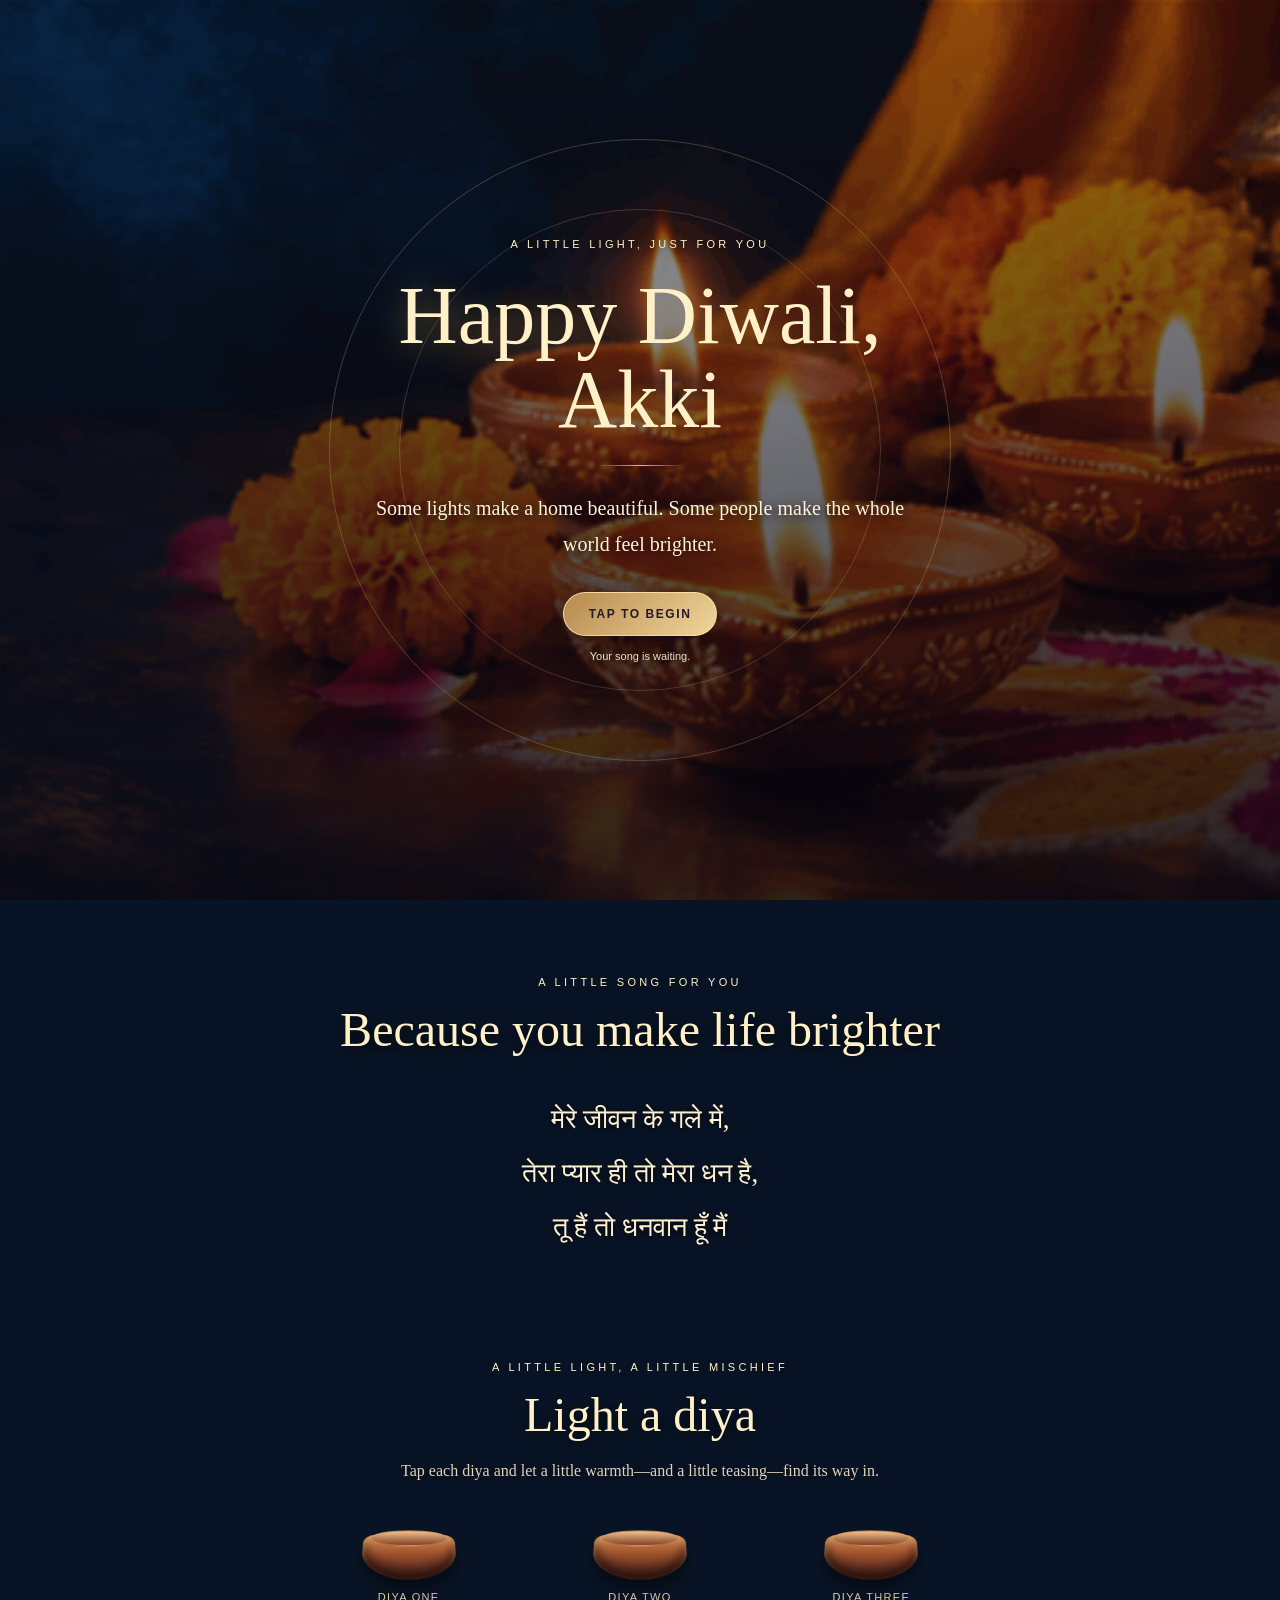
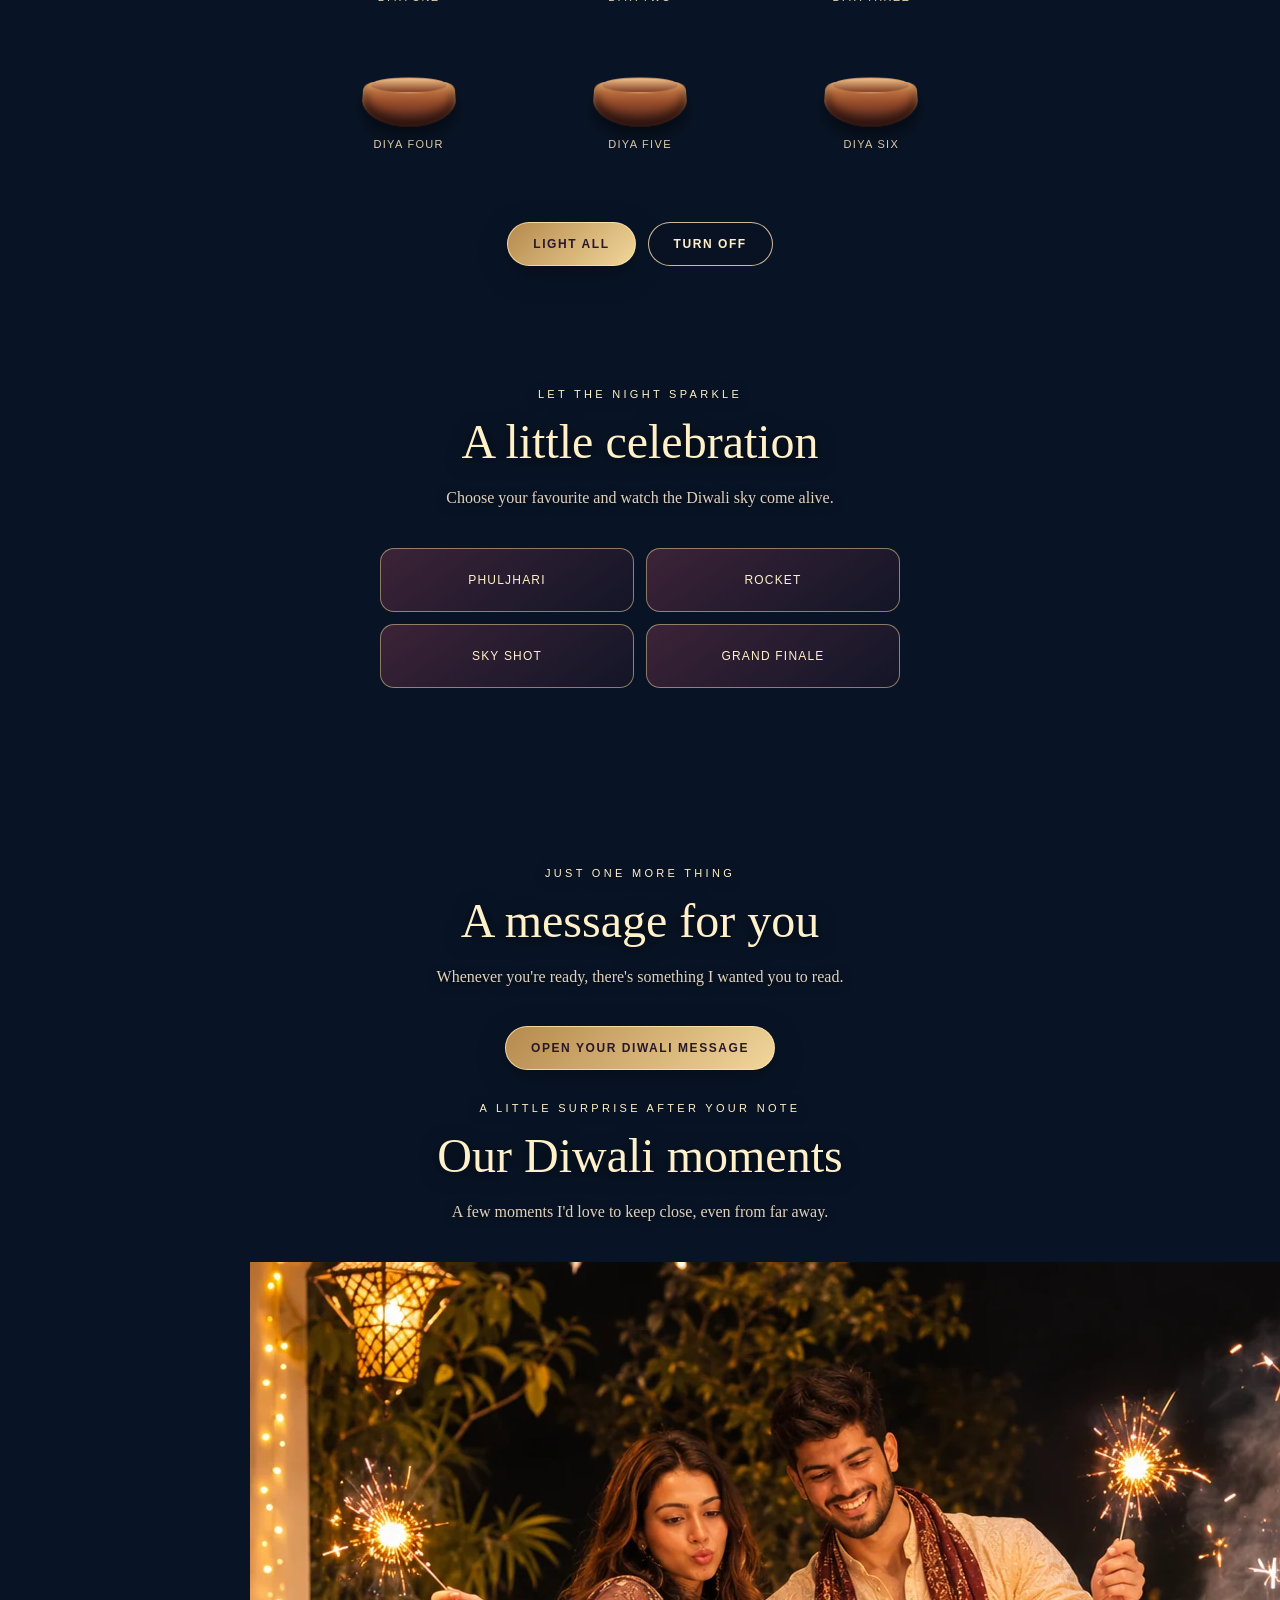
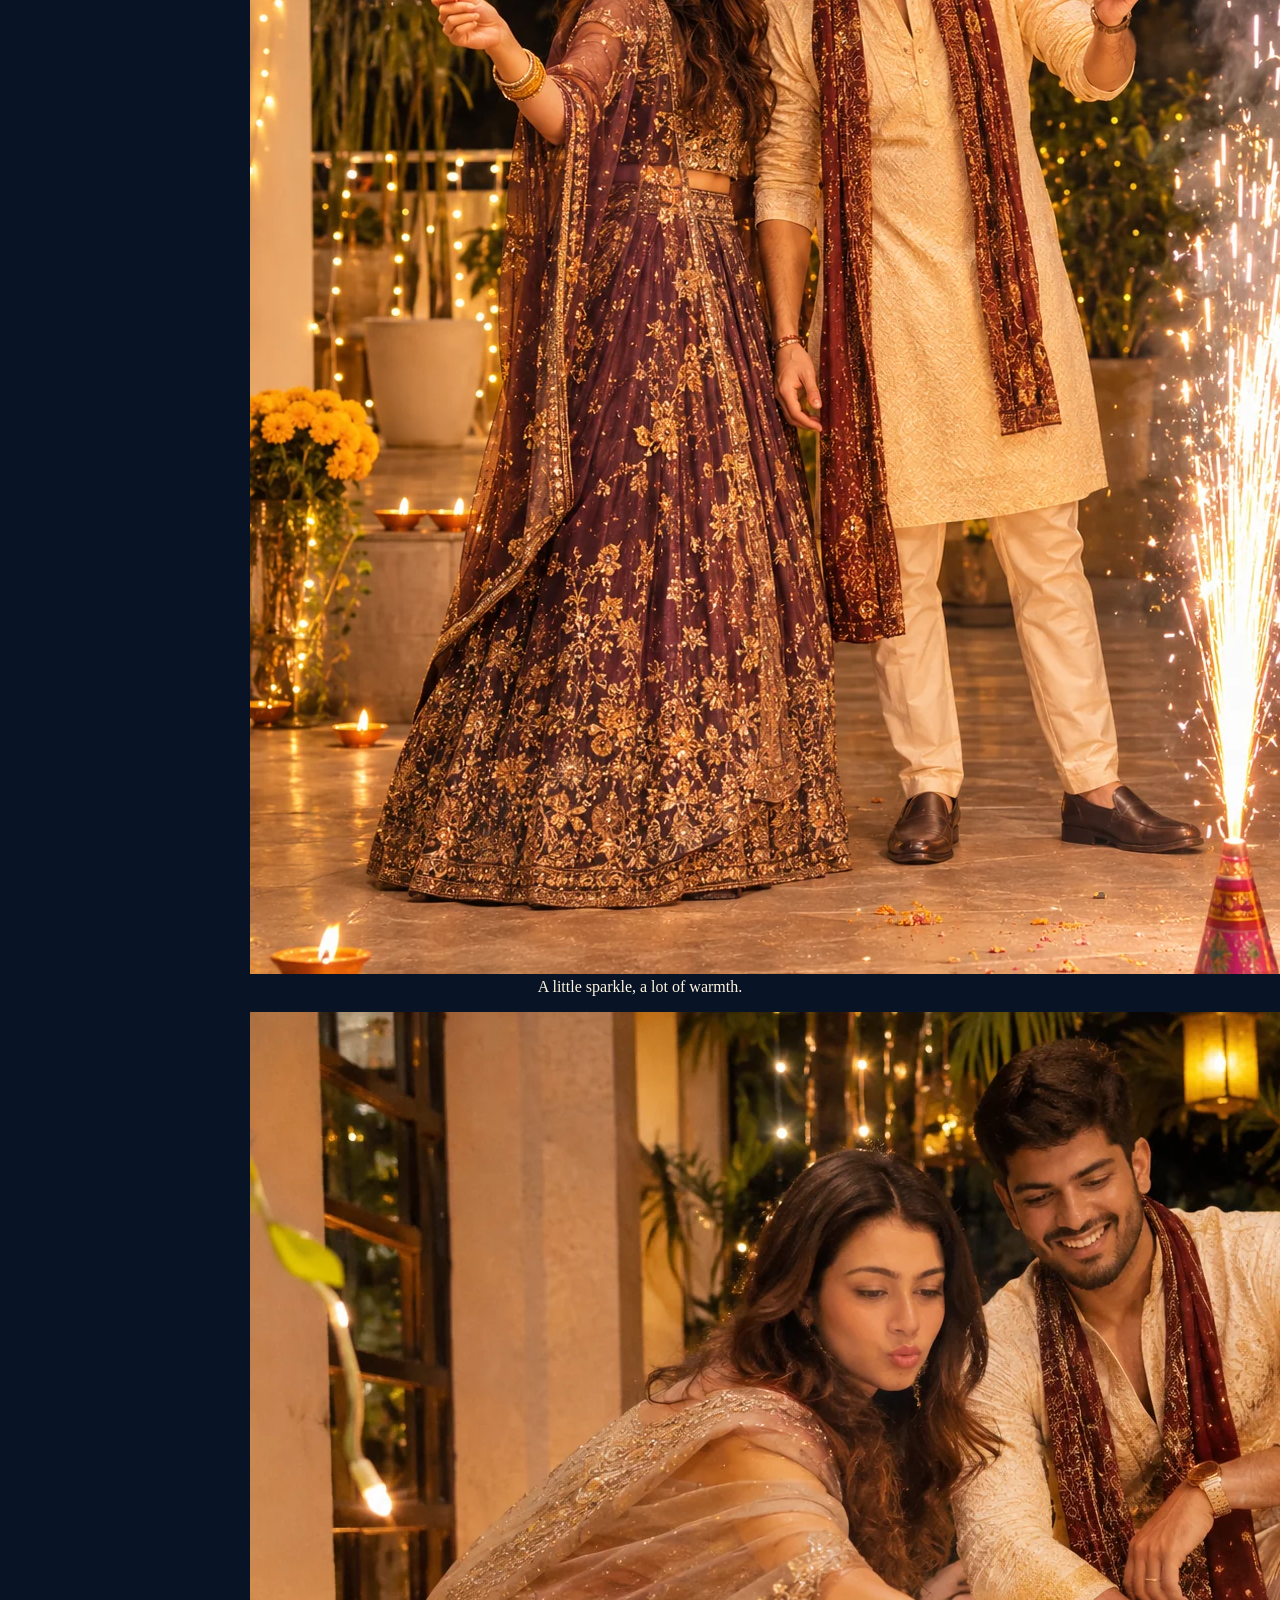
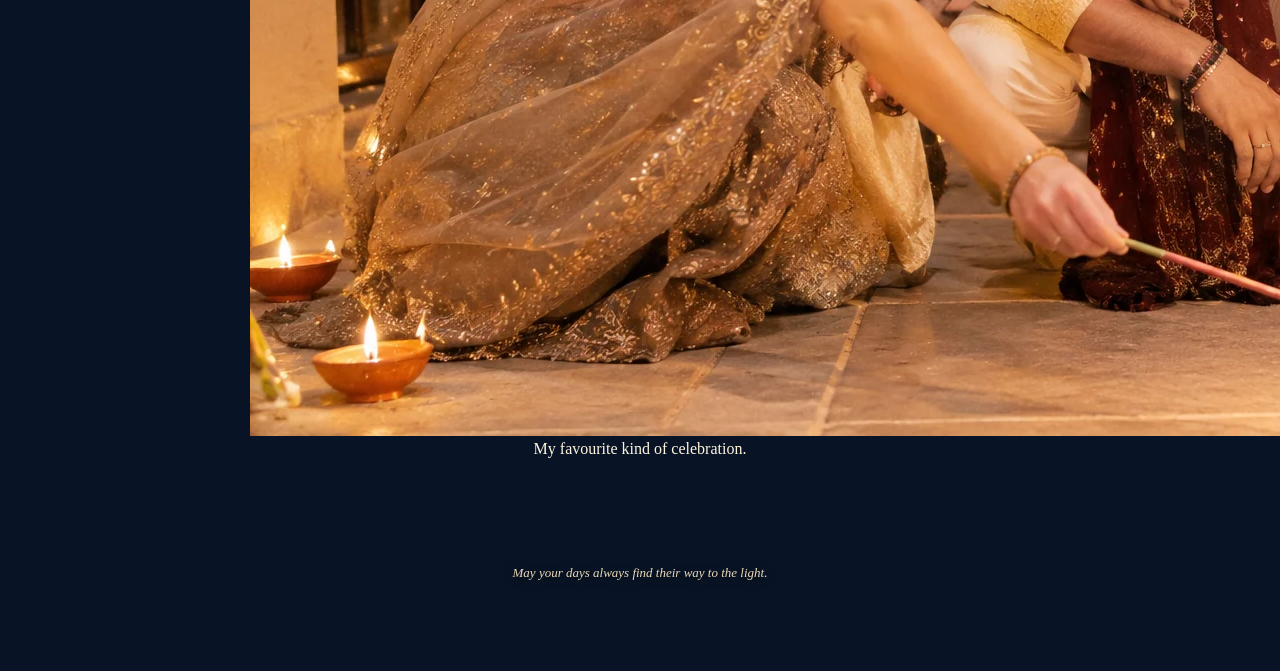
==== commit c83203f8: "Add files via upload" ====
--- a/index.html
+++ b/index.html
@@ -1,380 +1,19 @@
-
 <!DOCTYPE html>
 <html lang="en">
 <head>
 <meta charset="UTF-8">
 <meta name="viewport" content="width=device-width, initial-scale=1.0">
-<meta name="theme-color" content="#1c1020">
+<meta name="theme-color" content="#081426">
+<meta name="description" content="A little Diwali surprise, made with love for Akki.">
 <title>Happy Diwali, Akki</title>
-
-<style>
-:root {
-  --night:#1c1020;
-  --gold:#d9b875;
-  --gold2:#f4dfad;
-  --cream:#fff5df;
-  --muted:#d8c7b5;
-}
-* { box-sizing:border-box; }
-html { scroll-behavior:smooth; }
-body {
-  margin:0;
-  background:radial-gradient(ellipse at 50% 0%,#553044 0,#241528 42%,#120d18 100%);
-  color:var(--cream);
-  font-family:Georgia,'Times New Roman',serif;
-  overflow-x:hidden;
-}
-button { font:inherit; }
-.page { max-width:900px; margin:auto; padding:0 20px 80px; }
-
-.hero {
-  min-height:100svh;
-  display:flex;
-  align-items:center;
-  justify-content:center;
-  text-align:center;
-  position:relative;
-  padding:48px 10px;
-  isolation:isolate;
-}
-.hero:before,.hero:after {
-  content:"";
-  position:absolute;
-  border:1px solid rgba(217,184,117,.22);
-  border-radius:50%;
-  width:min(82vw,620px);
-  aspect-ratio:1;
-  z-index:-1;
-  animation:halo 8s ease-in-out infinite alternate;
-}
-.hero:after {
-  width:min(65vw,480px);
-  border-color:rgba(217,184,117,.13);
-  animation-delay:-4s;
-}
-@keyframes halo {
-  from { transform:scale(.96); opacity:.5; }
-  to { transform:scale(1.04); opacity:1; }
-}
-.eyebrow,.kicker {
-  letter-spacing:.3em;
-  text-transform:uppercase;
-  font:11px Arial,sans-serif;
-  color:var(--gold);
-}
-.eyebrow { margin-bottom:24px; }
-h1 {
-  font-size:clamp(46px,10vw,82px);
-  font-weight:400;
-  line-height:1.02;
-  margin:0;
-  color:var(--gold2);
-  text-shadow:0 5px 35px #e2a94b55;
-  animation:titleArrive 1.2s ease both;
-}
-@keyframes titleArrive {
-  from { opacity:0; transform:translateY(22px); }
-  to { opacity:1; transform:translateY(0); }
-}
-.hero p {
-  font-size:clamp(16px,3.5vw,20px);
-  line-height:1.8;
-  color:#eadbc8;
-  max-width:540px;
-  margin:24px auto 30px;
-}
-.goldline {
-  width:90px;
-  height:1px;
-  background:linear-gradient(90deg,transparent,var(--gold),transparent);
-  margin:24px auto;
-  animation:lineShimmer 3s ease-in-out infinite;
-}
-@keyframes lineShimmer {
-  0%,100% { opacity:.5; transform:scaleX(.8); }
-  50% { opacity:1; transform:scaleX(1.2); }
-}
-.btn {
-  border:1px solid rgba(230,196,132,.7);
-  background:linear-gradient(135deg,#b68a4e,#e7c98e);
-  color:#291827;
-  padding:14px 25px;
-  border-radius:999px;
-  cursor:pointer;
-  font:600 12px Arial,sans-serif;
-  letter-spacing:.13em;
-  text-transform:uppercase;
-  box-shadow:0 8px 30px #0004;
-  transition:transform .2s,filter .2s;
-}
-.btn:hover { transform:translateY(-2px); filter:brightness(1.08); }
-.btn.secondary {
-  background:transparent;
-  color:var(--gold2);
-  box-shadow:none;
-}
-.music-note {
-  font:11px Arial,sans-serif;
-  color:#cdbca8;
-  margin-top:14px;
-}
-.music-control {
-  position:fixed;
-  right:16px;
-  top:16px;
-  z-index:100;
-  display:none;
-}
-.music-control.show { display:block; }
-.music-control button {
-  border:1px solid #d9b87588;
-  background:#251729e8;
-  color:var(--gold2);
-  border-radius:999px;
-  padding:10px 14px;
-  font:11px Arial,sans-serif;
-  backdrop-filter:blur(10px);
-}
-section { padding:76px 0 26px; text-align:center; }
-.kicker { margin-bottom:14px; }
-h2 {
-  font-weight:400;
-  color:var(--gold2);
-  font-size:clamp(31px,7vw,48px);
-  margin:0 0 15px;
-}
-.intro {
-  max-width:580px;
-  margin:0 auto 35px;
-  color:var(--muted);
-  line-height:1.8;
-  font-size:16px;
-}
-.lyrics {
-  font-size:clamp(20px,4vw,27px);
-  line-height:2;
-  color:#f1dfbd;
-  margin:35px auto 5px;
-}
-.lyrics span { display:block; }
-
-/* Diyas */
-.diya-stage {
-  display:grid;
-  grid-template-columns:repeat(3,minmax(0,1fr));
-  gap:24px 14px;
-  max-width:680px;
-  margin:40px auto 26px;
-}
-.diya-wrap { min-width:0; }
-.diya-button {
-  border:0;
-  background:none;
-  color:inherit;
-  cursor:pointer;
-  padding:8px;
-  width:100%;
-  display:flex;
-  flex-direction:column;
-  align-items:center;
-  gap:12px;
-}
-.diya {
-  width:94px;
-  height:45px;
-  position:relative;
-  border-radius:12px 12px 48px 48px / 10px 10px 28px 28px;
-  background:linear-gradient(180deg,#c77b42,#8b472b 45%,#4b261f);
-  box-shadow:inset 0 5px 7px #f5c17b88,inset 0 -8px 12px #29110e,0 10px 18px #0007;
-  transform:perspective(90px) rotateX(8deg);
-  animation:diyaGlow 3s ease-in-out infinite alternate;
-}
-.diya:before {
-  content:"";
-  position:absolute;
-  left:7px; right:7px; top:-5px;
-  height:15px;
-  border-radius:50%;
-  background:linear-gradient(180deg,#f2c18a,#8c4b2d 90%);
-  border:1px solid #e0a36b88;
-}
-.diya:after {
-  content:"";
-  position:absolute;
-  left:50%; top:-37px;
-  transform:translateX(-50%) scale(.3);
-  width:18px; height:32px;
-  border-radius:80% 10% 70% 50%;
-  background:radial-gradient(ellipse at 55% 75%,#fff8c7 0 12%,#ffcf68 35%,#ed7d2e 65%,transparent 72%);
-  opacity:0;
-  transition:all .35s;
-}
-.diya-lit .diya:after {
-  opacity:1;
-  transform:translateX(-50%) scale(1);
-  filter:drop-shadow(0 0 9px #ffb84d);
-  animation:flameDance 1.1s ease-in-out infinite alternate;
-}
-.diya-lit .diya {
-  box-shadow:inset 0 5px 7px #f5c17b88,inset 0 -8px 12px #29110e,0 0 28px #ffb84d77,0 10px 18px #0007;
-}
-@keyframes flameDance {
-  0% { transform:translateX(-53%) rotate(-5deg) scale(.92,1); }
-  50% { transform:translateX(-47%) rotate(4deg) scale(1.06,.94); }
-  100% { transform:translateX(-48%) rotate(5deg) scale(1.02,1.08); }
-}
-@keyframes diyaGlow {
-  from { filter:brightness(.94); }
-  to { filter:brightness(1.14); }
-}
-.diya-label {
-  font:11px Arial,sans-serif;
-  letter-spacing:.12em;
-  text-transform:uppercase;
-  color:#dfc99e;
-}
-.tease {
-  min-height:38px;
-  font-size:13px;
-  line-height:1.45;
-  color:#f1d7a4;
-  padding:0 4px;
-  opacity:0;
-  transition:opacity .25s;
-}
-.tease.visible { opacity:1; }
-.controls {
-  display:flex;
-  justify-content:center;
-  gap:12px;
-  flex-wrap:wrap;
-  margin:20px auto;
-}
-
-/* Fireworks section */
-.cracker-grid {
-  display:grid;
-  grid-template-columns:repeat(2,minmax(0,1fr));
-  gap:12px;
-  max-width:520px;
-  margin:30px auto;
-}
-.cracker {
-  border:1px solid #d9b87566;
-  background:linear-gradient(145deg,#43253a,#241629);
-  color:#f4dfad;
-  padding:18px 12px;
-  border-radius:14px;
-  cursor:pointer;
-  min-height:64px;
-  font:12px Arial,sans-serif;
-  letter-spacing:.1em;
-  text-transform:uppercase;
-  transition:all .2s;
-}
-.cracker:hover {
-  border-color:var(--gold);
-  transform:translateY(-2px);
-  box-shadow:0 8px 25px #0004;
-}
-.burst {
-  position:relative;
-  min-height:35px;
-  overflow:hidden;
-  margin:12px auto;
-  color:#f4dfad;
-  font:10px Arial,sans-serif;
-  letter-spacing:.25em;
-  text-transform:uppercase;
-}
-
-/* Full-screen realistic fireworks canvas */
-#realFireworksCanvas {
-  position:fixed;
-  inset:0;
-  width:100%;
-  height:100%;
-  pointer-events:none;
-  z-index:80;
-}
-.firework-label {
-  animation:labelFade 2.5s ease forwards;
-}
-@keyframes labelFade {
-  0%,60% { opacity:1; }
-  100% { opacity:0; }
-}
-
-/* Message */
-.message-card {
-  max-width:650px;
-  margin:30px auto 0;
-  padding:0 26px;
-  max-height:0;
-  overflow:hidden;
-  opacity:0;
-  border:1px solid transparent;
-  border-radius:18px;
-  background:linear-gradient(145deg,#382238,#211524);
-  transition:max-height 1s ease,opacity .8s ease,padding .8s ease,border-color .8s ease;
-}
-.message-card.open {
-  max-height:700px;
-  opacity:1;
-  padding:30px 26px;
-  border-color:#d9b87566;
-  box-shadow:0 15px 55px #0004;
-}
-.message-card p {
-  font-size:clamp(16px,3.5vw,19px);
-  line-height:2;
-  color:#f2e2ca;
-  margin:0;
-}
-.signature {
-  margin-top:25px;
-  color:var(--gold);
-  font-style:italic;
-  font-size:17px;
-}
-footer {
-  text-align:center;
-  color:#bca98f;
-  font-size:13px;
-  padding:65px 10px 10px;
-  font-style:italic;
-}
-@media(max-width:520px) {
-  .page { padding-left:16px; padding-right:16px; }
-  .diya-stage { gap:20px 6px; }
-  .diya { width:78px; height:39px; }
-  .diya:after { top:-33px; }
-  .cracker-grid { gap:9px; }
-  .cracker { padding:16px 6px; font-size:10px; }
-  .intro { font-size:15px; }
-}
-@media(prefers-reduced-motion:reduce) {
-  .hero:before,.hero:after,.diya,h1,.goldline {
-    animation:none!important;
-  }
-}
-</style>
+  <link rel="stylesheet" href="style.css">
 </head>
-
 <body>
-
 <canvas id="realFireworksCanvas" aria-hidden="true"></canvas>
-
-<audio id="song" preload="auto" loop>
-  <source src="udi-udi-jaye.mp3" type="audio/mpeg">
-</audio>
-
-<div class="music-control" id="musicControl">
-  <button id="musicToggle" type="button">Pause music</button>
-</div>
+<audio id="song" preload="none" loop><source src="udi-udi-jaye.mp3" type="audio/mpeg"></audio>
+<div class="music-control" id="musicControl"><button id="musicToggle" type="button">Pause music</button></div>
 
 <main class="page">
-
 <header class="hero" id="welcome">
   <div>
     <div class="eyebrow">A little light, just for you</div>
@@ -389,68 +28,27 @@
 <section id="lyrics">
   <div class="kicker">A little song for you</div>
   <h2>Because you make life brighter</h2>
-  <div class="lyrics">
-    <span>मेरे जीवन के गले में,</span>
-    <span>तेरा प्यार ही तो मेरा धन है,</span>
-    <span>तू हैं तो धनवान हूँ मैं</span>
-  </div>
+  <div class="lyrics"><span>मेरे जीवन के गले में,</span><span>तेरा प्यार ही तो मेरा धन है,</span><span>तू हैं तो धनवान हूँ मैं</span></div>
 </section>
 
 <section id="diyas">
   <div class="kicker">A little light, a little mischief</div>
   <h2>Light a diya</h2>
   <p class="intro">Tap each diya and let a little warmth—and a little teasing—find its way in.</p>
-
   <div class="diya-stage" id="diyaStage">
-    <div class="diya-wrap">
-      <button class="diya-button" type="button">
-        <span class="diya"></span><span class="diya-label">Diya one</span>
-      </button>
-      <div class="tease"></div>
-    </div>
-    <div class="diya-wrap">
-      <button class="diya-button" type="button">
-        <span class="diya"></span><span class="diya-label">Diya two</span>
-      </button>
-      <div class="tease"></div>
-    </div>
-    <div class="diya-wrap">
-      <button class="diya-button" type="button">
-        <span class="diya"></span><span class="diya-label">Diya three</span>
-      </button>
-      <div class="tease"></div>
-    </div>
-    <div class="diya-wrap">
-      <button class="diya-button" type="button">
-        <span class="diya"></span><span class="diya-label">Diya four</span>
-      </button>
-      <div class="tease"></div>
-    </div>
-    <div class="diya-wrap">
-      <button class="diya-button" type="button">
-        <span class="diya"></span><span class="diya-label">Diya five</span>
-      </button>
-      <div class="tease"></div>
-    </div>
-    <div class="diya-wrap">
-      <button class="diya-button" type="button">
-        <span class="diya"></span><span class="diya-label">Diya six</span>
-      </button>
-      <div class="tease"></div>
-    </div>
+    <div class="diya-wrap"><button class="diya-button" type="button"><span class="diya"></span><span class="diya-label">Diya one</span></button><div class="tease"></div></div>
+    <div class="diya-wrap"><button class="diya-button" type="button"><span class="diya"></span><span class="diya-label">Diya two</span></button><div class="tease"></div></div>
+    <div class="diya-wrap"><button class="diya-button" type="button"><span class="diya"></span><span class="diya-label">Diya three</span></button><div class="tease"></div></div>
+    <div class="diya-wrap"><button class="diya-button" type="button"><span class="diya"></span><span class="diya-label">Diya four</span></button><div class="tease"></div></div>
+    <div class="diya-wrap"><button class="diya-button" type="button"><span class="diya"></span><span class="diya-label">Diya five</span></button><div class="tease"></div></div>
+    <div class="diya-wrap"><button class="diya-button" type="button"><span class="diya"></span><span class="diya-label">Diya six</span></button><div class="tease"></div></div>
   </div>
-
-  <div class="controls">
-    <button class="btn" id="lightAll" type="button">Light all</button>
-    <button class="btn secondary" id="turnOff" type="button">Turn off</button>
-  </div>
+  <div class="controls"><button class="btn" id="lightAll" type="button">Light all</button><button class="btn secondary" id="turnOff" type="button">Turn off</button></div>
 </section>
 
 <section id="fireworks">
-  <div class="kicker">Let the night sparkle</div>
-  <h2>A little celebration</h2>
+  <div class="kicker">Let the night sparkle</div><h2>A little celebration</h2>
   <p class="intro">Choose your favourite and watch the Diwali sky come alive.</p>
-
   <div class="cracker-grid">
     <button class="cracker" data-fire="phuljhari" type="button">Phuljhari</button>
     <button class="cracker" data-fire="rocket" type="button">Rocket</button>
@@ -461,316 +59,36 @@
 </section>
 
 <section id="message">
-  <div class="kicker">Just one more thing</div>
-  <h2>A message for you</h2>
+  <div class="kicker">Just one more thing</div><h2>A message for you</h2>
   <p class="intro">Whenever you're ready, there's something I wanted you to read.</p>
-
   <button class="btn" id="openMessage" type="button">Open your Diwali message</button>
-
   <article class="message-card" id="messageCard">
-    <p>
-      Happy Diwali, Akki. I wish I could be there beside you today,
-      watching every little diya light up and seeing that smile of yours.
-      Even from wherever I am, you make my world feel warmer and brighter.
-      I may tease you all the time, but behind every silly joke is someone
-      who cares about you more than words can explain. May this Diwali bring
-      you peace, happiness, beautiful surprises, and everything your heart
-      quietly wishes for. And no matter how many lights shine tonight, you
-      will always be my favourite one. Happy Diwali.
-    </p>
+    <p>Happy Diwali, Akki. I wish I could be there beside you today, watching every little diya light up and seeing that smile of yours. Even from wherever I am, you make my world feel warmer and brighter. I may tease you all the time, but behind every silly joke is someone who cares about you more than words can explain. May this Diwali bring you peace, happiness, beautiful surprises, and everything your heart quietly wishes for. And no matter how many lights shine tonight, you will always be my favourite one. Happy Diwali.</p>
     <div class="signature">With all my warmth</div>
   </article>
+
+  <div class="memory-reveal" id="memoryReveal" aria-hidden="true">
+    <div class="memory-heading">
+      <div class="kicker">A little surprise after your note</div>
+      <h2>Our Diwali moments</h2>
+      <p class="intro">A few moments I'd love to keep close, even from far away.</p>
+    </div>
+    <div class="memory-gallery">
+      <figure class="memory-photo">
+        <img src="diwali-memory-1.webp" alt="A couple celebrating Diwali together with sparklers" loading="lazy">
+        <figcaption>A little sparkle, a lot of warmth.</figcaption>
+      </figure>
+      <figure class="memory-photo">
+        <img src="diwali-memory-2.webp" alt="A couple lighting a Diwali sparkler together" loading="lazy">
+        <figcaption>My favourite kind of celebration.</figcaption>
+      </figure>
+    </div>
+  </div>
+
 </section>
-
 <footer>May your days always find their way to the light.</footer>
-
 </main>
 
-<script>
-/* Music */
-const audio = document.getElementById('song');
-const begin = document.getElementById('begin');
-const note = document.getElementById('musicNote');
-const musicControl = document.getElementById('musicControl');
-const musicToggle = document.getElementById('musicToggle');
-
-begin.addEventListener('click', async () => {
-  try {
-    await audio.play();
-    begin.textContent = 'Enjoy the evening';
-    note.textContent = 'Your song is playing in the background.';
-    musicControl.classList.add('show');
-    document.getElementById('lyrics').scrollIntoView({behavior:'smooth'});
-  } catch (e) {
-    note.textContent = 'Tap once more to play your song.';
-  }
-});
-
-musicToggle.addEventListener('click', async () => {
-  if (audio.paused) {
-    try {
-      await audio.play();
-      musicToggle.textContent = 'Pause music';
-    } catch(e) {
-      musicToggle.textContent = 'Tap to play';
-    }
-  } else {
-    audio.pause();
-    musicToggle.textContent = 'Play music';
-  }
-});
-
-audio.addEventListener('play', () => musicToggle.textContent = 'Pause music');
-audio.addEventListener('pause', () => musicToggle.textContent = 'Play music');
-
-/* Interactive diyas */
-const teases = [
-  'Itni roshni toh tumhare nakhron mein bhi nahi hai.',
-  'Ek diya tumhare liye… baaki meri patience ke liye.',
-  'Tumhari smile ke saamne yeh roshni bhi thodi kam hai.',
-  'Ab ghar roshan hai, bas tumhara reply pending hai.',
-  'Diya jal gaya, ab attitude thoda dim kar do.',
-  'Tum ho toh festival, warna bas holiday.'
-];
-
-let teaseIndex = -1;
-const diyaButtons = [...document.querySelectorAll('.diya-button')];
-
-function lightDiya(button, showTease=true) {
-  const wrap = button.parentElement;
-  const tease = wrap.querySelector('.tease');
-  const wasLit = button.classList.contains('diya-lit');
-
-  button.classList.add('diya-lit');
-
-  if (showTease && !wasLit) {
-    teaseIndex = (teaseIndex + 1) % teases.length;
-    tease.textContent = teases[teaseIndex];
-    tease.classList.add('visible');
-  }
-}
-
-diyaButtons.forEach(button =>
-  button.addEventListener('click', () => lightDiya(button))
-);
-
-document.getElementById('lightAll').addEventListener('click', () => {
-  diyaButtons.forEach(button => lightDiya(button, false));
-  const first = diyaButtons[0].parentElement.querySelector('.tease');
-  first.textContent = 'All lit up… just like your talent for stealing the spotlight.';
-  first.classList.add('visible');
-});
-
-document.getElementById('turnOff').addEventListener('click', () => {
-  diyaButtons.forEach(button => {
-    button.classList.remove('diya-lit');
-    const tease = button.parentElement.querySelector('.tease');
-    tease.textContent = '';
-    tease.classList.remove('visible');
-  });
-});
-
-/* Realistic fireworks particle engine */
-const canvas = document.getElementById('realFireworksCanvas');
-const ctx = canvas.getContext('2d');
-const burst = document.getElementById('burst');
-
-let width = 0;
-let height = 0;
-let dpr = 1;
-
-const rockets = [];
-const particles = [];
-
-const colors = [
-  '#ffd166','#ff8c42','#ff4d6d','#b388ff',
-  '#64d8ff','#fff1b8','#ff9fca','#a8ffcf'
-];
-
-function resizeCanvas() {
-  dpr = Math.min(window.devicePixelRatio || 1, 2);
-  width = window.innerWidth;
-  height = window.innerHeight;
-  canvas.width = width * dpr;
-  canvas.height = height * dpr;
-  ctx.setTransform(dpr, 0, 0, dpr, 0, 0);
-}
-resizeCanvas();
-window.addEventListener('resize', resizeCanvas);
-
-function launchRocket(x, targetY, color) {
-  rockets.push({
-    x,
-    y: height + 10,
-    vx: (Math.random() - 0.5) * 1.1,
-    vy: -(8 + Math.random() * 2.5),
-    targetY,
-    color
-  });
-}
-
-function explode(x, y, color, scale=1) {
-  const count = 140 + Math.floor(Math.random() * 65);
-
-  for (let i = 0; i < count; i++) {
-    const angle = Math.random() * Math.PI * 2;
-    const speed = (1.2 + Math.random() * 5.2) * scale;
-
-    particles.push({
-      x, y, oldX:x, oldY:y,
-      vx:Math.cos(angle) * speed,
-      vy:Math.sin(angle) * speed,
-      life:75 + Math.random() * 45,
-      maxLife:120,
-      size:1 + Math.random() * 1.8,
-      color:Math.random() < .18 ? '#ffffff' : color,
-      gravity:.045
-    });
-  }
-
-  // Golden glitter sparks
-  for (let i = 0; i < 35; i++) {
-    const angle = Math.random() * Math.PI * 2;
-    const speed = 1 + Math.random() * 3;
-
-    particles.push({
-      x, y, oldX:x, oldY:y,
-      vx:Math.cos(angle) * speed,
-      vy:Math.sin(angle) * speed,
-      life:100 + Math.random() * 45,
-      maxLife:145,
-      size:1.5,
-      color:'#fff0bd',
-      gravity:.035
-    });
-  }
-}
-
-function launchFirework(type) {
-  burst.replaceChildren();
-
-  const names = {
-    phuljhari:'A little shower of light',
-    rocket:'Straight into the night',
-    skyshot:'A sky full of sparkle',
-    finale:'A Diwali night to remember'
-  };
-
-  const label = document.createElement('div');
-  label.className = 'firework-label';
-  label.textContent = names[type];
-  burst.appendChild(label);
-
-  const count = type === 'finale' ? 7 :
-                type === 'phuljhari' ? 1 : 2;
-
-  for (let i = 0; i < count; i++) {
-    const x = width * (.15 + Math.random() * .7);
-    const targetY = height * (.13 + Math.random() * .35);
-    const color = colors[Math.floor(Math.random() * colors.length)];
-
-    setTimeout(() => launchRocket(x, targetY, color), i * 230);
-  }
-
-  // Additional overlapping rockets for the finale
-  if (type === 'finale') {
-    for (let i = 0; i < 5; i++) {
-      setTimeout(() => {
-        launchRocket(
-          width * (.12 + Math.random() * .76),
-          height * (.12 + Math.random() * .3),
-          colors[Math.floor(Math.random() * colors.length)]
-        );
-      }, 800 + i * 270);
-    }
-  }
-}
-
-document.querySelectorAll('.cracker').forEach(button => {
-  button.addEventListener('click', () => {
-    launchFirework(button.dataset.fire);
-  });
-});
-
-/* Draw and animate rockets and sparks */
-function animateFireworks() {
-  ctx.globalCompositeOperation = 'destination-out';
-  ctx.fillStyle = 'rgba(12,7,17,0.20)';
-  ctx.fillRect(0, 0, width, height);
-
-  ctx.globalCompositeOperation = 'lighter';
-
-  // Rockets travelling upwards
-  for (let i = rockets.length - 1; i >= 0; i--) {
-    const rocket = rockets[i];
-
-    rocket.x += rocket.vx;
-    rocket.y += rocket.vy;
-    rocket.vy += .045;
-
-    ctx.beginPath();
-    ctx.moveTo(rocket.x, rocket.y + 12);
-    ctx.lineTo(rocket.x - rocket.vx * 2, rocket.y + 28);
-    ctx.strokeStyle = rocket.color;
-    ctx.lineWidth = 2.2;
-    ctx.shadowBlur = 12;
-    ctx.shadowColor = rocket.color;
-    ctx.stroke();
-
-    if (rocket.y <= rocket.targetY || rocket.vy >= -1) {
-      explode(rocket.x, rocket.y, rocket.color);
-      rockets.splice(i, 1);
-    }
-  }
-
-  // Expanding explosion particles
-  for (let i = particles.length - 1; i >= 0; i--) {
-    const p = particles[i];
-
-    p.oldX = p.x;
-    p.oldY = p.y;
-
-    p.x += p.vx;
-    p.y += p.vy;
-
-    p.vx *= .986;
-    p.vy = p.vy * .986 + p.gravity;
-    p.life--;
-
-    const alpha = Math.max(0, p.life / p.maxLife);
-
-    ctx.globalAlpha = alpha;
-    ctx.beginPath();
-    ctx.moveTo(p.oldX, p.oldY);
-    ctx.lineTo(p.x, p.y);
-    ctx.strokeStyle = p.color;
-    ctx.lineWidth = p.size;
-    ctx.shadowBlur = 11;
-    ctx.shadowColor = p.color;
-    ctx.stroke();
-
-    if (p.life <= 0) {
-      particles.splice(i, 1);
-    }
-  }
-
-  ctx.globalAlpha = 1;
-  ctx.shadowBlur = 0;
-  ctx.globalCompositeOperation = 'source-over';
-
-  requestAnimationFrame(animateFireworks);
-}
-
-requestAnimationFrame(animateFireworks);
-
-/* Reveal romantic message */
-document.getElementById('openMessage').addEventListener('click', () => {
-  const card = document.getElementById('messageCard');
-  card.classList.add('open');
-  document.getElementById('openMessage').textContent = 'A little note, just for you';
-  card.scrollIntoView({behavior:'smooth', block:'center'});
-});
-</script>
-
+  <script src="script.js" defer></script>
 </body>
-</html>
+</html>
--- a/style.css
+++ b/style.css
@@ -0,0 +1,59 @@
+:root{--gold:#e8c47e;--gold2:#fff0c8;--cream:#fff5df;--muted:#e1d2bd;--night:#081426}
+*{box-sizing:border-box}
+html{scroll-behavior:smooth}
+body{margin:0;color:var(--cream);font-family:Georgia,'Times New Roman',serif;background:#081426;overflow-x:hidden}
+body:before{content:"";position:fixed;inset:0;z-index:-2;background:linear-gradient(90deg,rgba(3,12,27,.38),rgba(3,10,20,.12) 58%,rgba(16,7,8,.24)),url("akki-diwali-diyas-animation.gif") center center/cover no-repeat;transform:translateZ(0)}
+body:after{content:"";position:fixed;inset:0;z-index:-1;background:linear-gradient(180deg,rgba(4,12,26,.24),rgba(8,9,20,.55) 55%,rgba(8,7,17,.82));pointer-events:none}
+button{font:inherit}
+.page{max-width:900px;margin:auto;padding:0 20px 80px}
+.hero{min-height:100svh;display:flex;align-items:center;justify-content:center;text-align:center;position:relative;padding:48px 10px;isolation:isolate}
+.hero:before,.hero:after{content:"";position:absolute;border:1px solid rgba(232,196,126,.26);border-radius:50%;width:min(82vw,620px);aspect-ratio:1;z-index:-1;animation:halo 9s ease-in-out infinite alternate}
+.hero:after{width:min(65vw,480px);border-color:rgba(255,240,200,.17);animation-delay:-4s}
+@keyframes halo{from{transform:scale(.97);opacity:.45}to{transform:scale(1.03);opacity:.9}}
+.eyebrow,.kicker{letter-spacing:.3em;text-transform:uppercase;font:11px Arial,sans-serif;color:var(--gold2);text-shadow:0 2px 12px #000}
+.eyebrow{margin-bottom:24px}
+h1{font-size:clamp(46px,10vw,82px);font-weight:400;line-height:1.02;margin:0;color:var(--gold2);text-shadow:0 5px 35px #e2a94b77;animation:titleArrive 1.2s ease both}
+@keyframes titleArrive{from{opacity:0;transform:translateY(22px)}to{opacity:1;transform:translateY(0)}}
+.hero p{font-size:clamp(16px,3.5vw,20px);line-height:1.8;color:#fff1dc;max-width:540px;margin:24px auto 30px;text-shadow:0 2px 12px #000}
+.goldline{width:90px;height:1px;background:linear-gradient(90deg,transparent,var(--gold),transparent);margin:24px auto;animation:lineShimmer 3s ease-in-out infinite}
+@keyframes lineShimmer{0%,100%{opacity:.5;transform:scaleX(.8)}50%{opacity:1;transform:scaleX(1.2)}}
+.btn{border:1px solid rgba(255,230,175,.8);background:linear-gradient(135deg,#b68a4e,#f1d69a);color:#291827;padding:14px 25px;border-radius:999px;cursor:pointer;font:600 12px Arial,sans-serif;letter-spacing:.13em;text-transform:uppercase;box-shadow:0 8px 30px #0005;transition:transform .2s,filter .2s}
+.btn:hover{transform:translateY(-2px);filter:brightness(1.08)}
+.btn.secondary{background:rgba(12,17,31,.42);color:var(--gold2);box-shadow:none}
+.music-note{font:11px Arial,sans-serif;color:#f1dfc6;margin-top:14px;text-shadow:0 2px 8px #000}
+.music-control{position:fixed;right:16px;top:16px;z-index:100;display:none}
+.music-control.show{display:block}
+.music-control button{border:1px solid #f0d39a99;background:#172033e8;color:var(--gold2);border-radius:999px;padding:10px 14px;font:11px Arial,sans-serif;backdrop-filter:blur(8px)}
+section{padding:76px 0 26px;text-align:center;scroll-margin-top:20px}
+.kicker{margin-bottom:14px}
+h2{font-weight:400;color:var(--gold2);font-size:clamp(31px,7vw,48px);margin:0 0 15px;text-shadow:0 3px 18px #000}
+.intro{max-width:580px;margin:0 auto 35px;color:var(--muted);line-height:1.8;font-size:16px;text-shadow:0 2px 10px #000}
+.lyrics{font-size:clamp(20px,4vw,27px);line-height:2;color:#fff0d2;margin:35px auto 5px;text-shadow:0 2px 12px #000}
+.lyrics span{display:block}
+.diya-stage{display:grid;grid-template-columns:repeat(3,minmax(0,1fr));gap:24px 14px;max-width:680px;margin:40px auto 26px}
+.diya-wrap{min-width:0}
+.diya-button{border:0;background:none;color:inherit;cursor:pointer;padding:8px;width:100%;display:flex;flex-direction:column;align-items:center;gap:12px}
+.diya{width:94px;height:45px;position:relative;border-radius:12px 12px 48px 48px/10px 10px 28px 28px;background:linear-gradient(180deg,#d88d50,#984d2b 48%,#4b261f);box-shadow:inset 0 5px 7px #f5c17b88,inset 0 -8px 12px #29110e,0 10px 18px #0008;transform:perspective(90px) rotateX(8deg)}
+.diya:before{content:"";position:absolute;left:7px;right:7px;top:-5px;height:15px;border-radius:50%;background:linear-gradient(180deg,#f2c18a,#8c4b2d 90%);border:1px solid #e0a36b88}
+.diya:after{content:"";position:absolute;left:50%;top:-37px;transform:translateX(-50%) scale(.3);width:18px;height:32px;border-radius:80% 10% 70% 50%;background:radial-gradient(ellipse at 55% 75%,#fff8c7 0 12%,#ffcf68 35%,#ed7d2e 65%,transparent 72%);opacity:0;transition:all .35s}
+.diya-lit .diya:after{opacity:1;transform:translateX(-50%) scale(1);filter:drop-shadow(0 0 9px #ffb84d);animation:flameDance 1.1s ease-in-out infinite alternate}
+.diya-lit .diya{box-shadow:inset 0 5px 7px #f5c17b88,inset 0 -8px 12px #29110e,0 0 28px #ffb84d77,0 10px 18px #0007}
+@keyframes flameDance{0%{transform:translateX(-53%) rotate(-5deg) scale(.92,1)}50%{transform:translateX(-47%) rotate(4deg) scale(1.06,.94)}100%{transform:translateX(-48%) rotate(5deg) scale(1.02,1.08)}}
+.diya-label{font:11px Arial,sans-serif;letter-spacing:.12em;text-transform:uppercase;color:#f4dfb8}
+.tease{min-height:38px;font-size:13px;line-height:1.45;color:#ffe3ad;padding:0 4px;opacity:0;transition:opacity .25s;text-shadow:0 2px 8px #000}
+.tease.visible{opacity:1}
+.controls{display:flex;justify-content:center;gap:12px;flex-wrap:wrap;margin:20px auto}
+.cracker-grid{display:grid;grid-template-columns:repeat(2,minmax(0,1fr));gap:12px;max-width:520px;margin:30px auto}
+.cracker{border:1px solid #f0d39a88;background:linear-gradient(145deg,rgba(67,37,58,.9),rgba(20,22,39,.92));color:#fff0c8;padding:18px 12px;border-radius:14px;cursor:pointer;min-height:64px;font:12px Arial,sans-serif;letter-spacing:.1em;text-transform:uppercase;transition:transform .2s,border-color .2s}
+.cracker:hover{border-color:var(--gold);transform:translateY(-2px)}
+.burst{position:relative;min-height:35px;overflow:hidden;margin:12px auto;color:#fff0c8;font:10px Arial,sans-serif;letter-spacing:.25em;text-transform:uppercase;text-shadow:0 2px 8px #000}
+#realFireworksCanvas{position:fixed;inset:0;width:100%;height:100%;pointer-events:none;z-index:80}
+.firework-label{animation:labelFade 2.5s ease forwards}
+@keyframes labelFade{0%,60%{opacity:1}100%{opacity:0}}
+.message-card{max-width:650px;margin:30px auto 0;padding:0 26px;max-height:0;overflow:hidden;opacity:0;border:1px solid transparent;border-radius:18px;background:linear-gradient(145deg,rgba(56,34,56,.94),rgba(20,17,31,.96));transition:max-height 1s ease,opacity .8s ease,padding .8s ease,border-color .8s ease}
+.message-card.open{max-height:700px;opacity:1;padding:30px 26px;border-color:#f0d39a88;box-shadow:0 15px 55px #0007}
+.message-card p{font-size:clamp(16px,3.5vw,19px);line-height:2;color:#f2e2ca;margin:0}
+.signature{margin-top:25px;color:var(--gold);font-style:italic;font-size:17px}
+footer{text-align:center;color:#ead8b9;font-size:13px;padding:65px 10px 10px;font-style:italic;text-shadow:0 2px 10px #000}
+@media(max-width:520px){.page{padding-left:16px;padding-right:16px}.diya-stage{gap:20px 6px}.diya{width:78px;height:39px}.diya:after{top:-33px}.cracker-grid{gap:9px}.cracker{padding:16px 6px;font-size:10px}.intro{font-size:15px}body:before{background-position:57% center}}
+@media(prefers-reduced-motion:reduce){*,*:before,*:after{scroll-behavior:auto!important;animation:none!important;transition:none!important}}
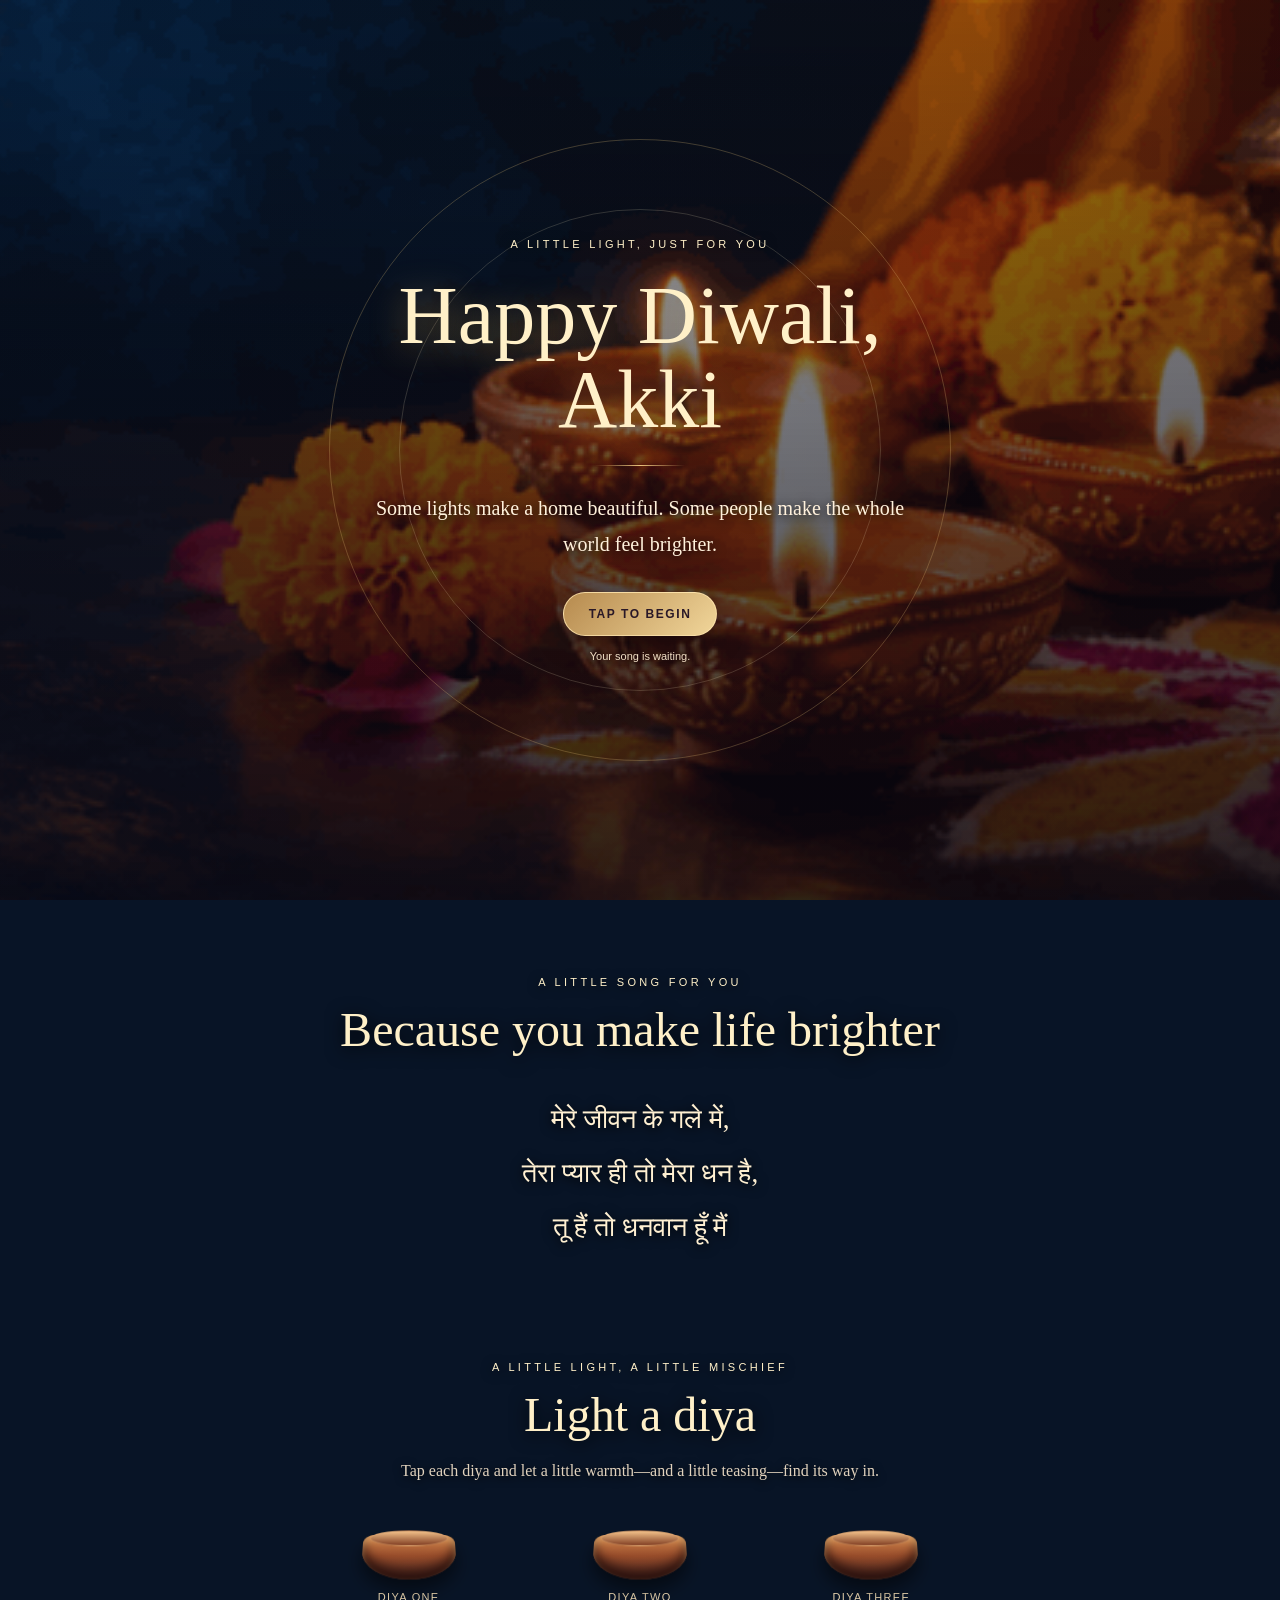
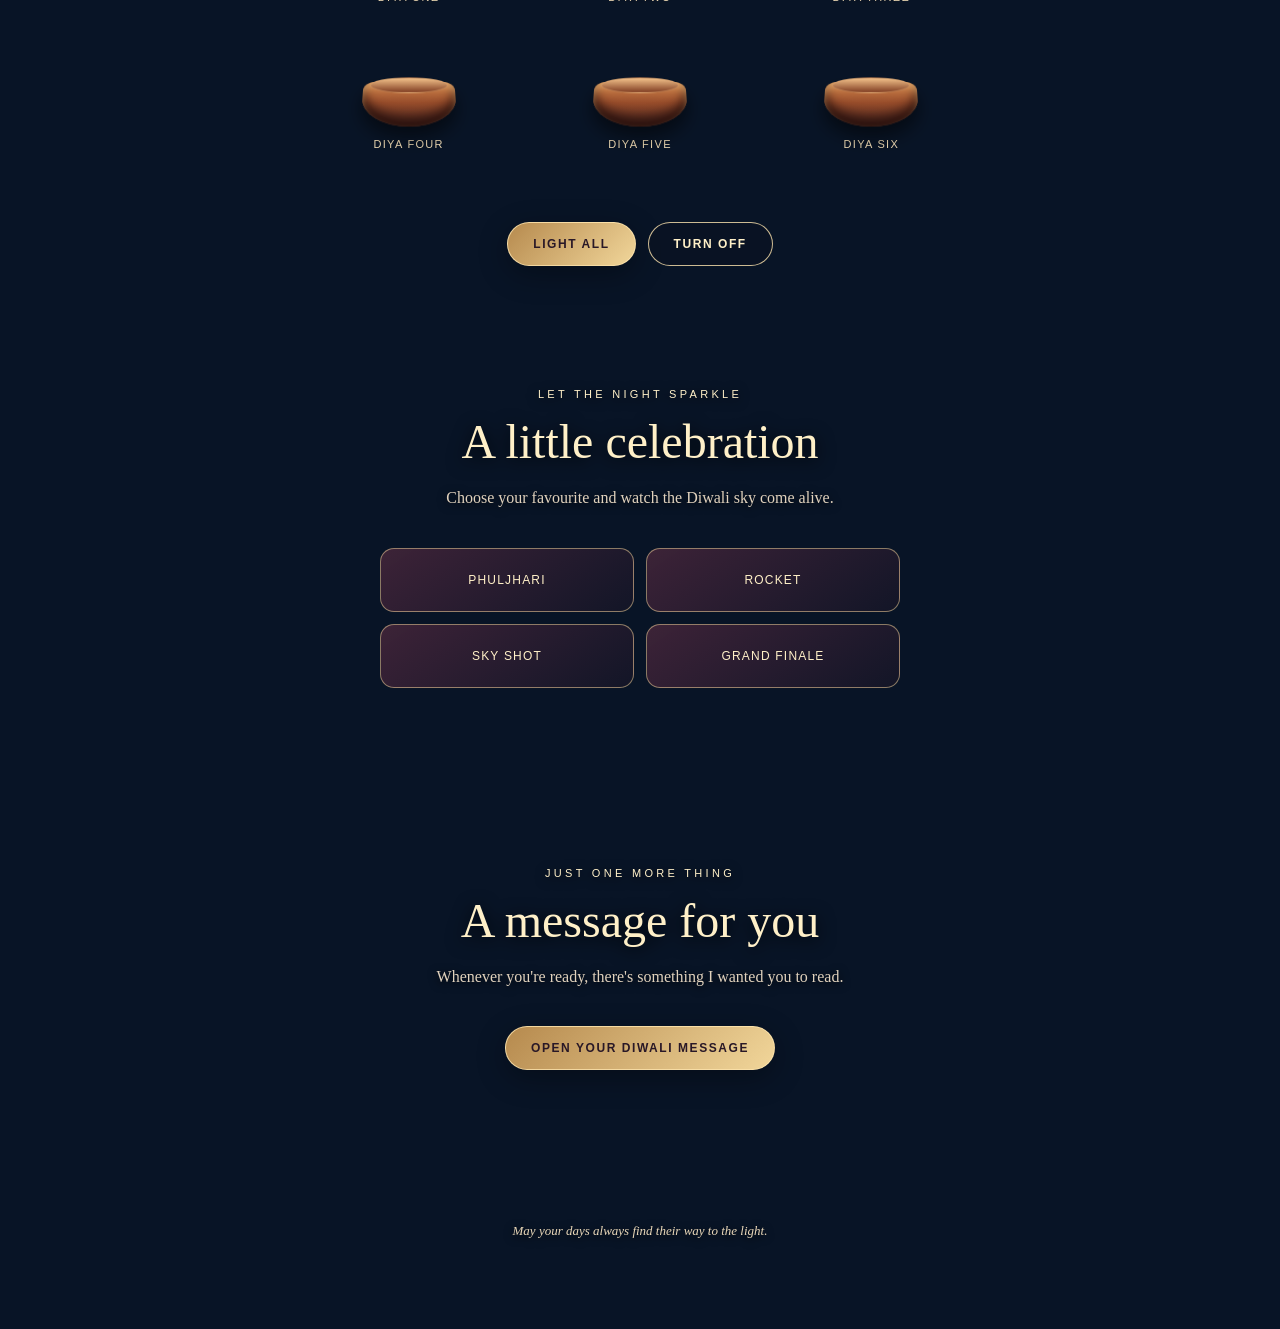
==== commit 87e56716: "Add files via upload" ====
--- a/index.html
+++ b/index.html
@@ -67,6 +67,10 @@
     <div class="signature">With all my warmth</div>
   </article>
 
+  <div class="memory-invitation" id="memoryInvitation" hidden>
+    <p class="memory-invitation-text">There's one more little surprise waiting for you.</p>
+    <button class="btn" id="revealMemories" type="button" aria-expanded="false" aria-controls="memoryReveal">Tap to reveal your surprise</button>
+  </div>
   <div class="memory-reveal" id="memoryReveal" aria-hidden="true">
     <div class="memory-heading">
       <div class="kicker">A little surprise after your note</div>
@@ -75,11 +79,11 @@
     </div>
     <div class="memory-gallery">
       <figure class="memory-photo">
-        <img src="diwali-memory-1.webp" alt="A couple celebrating Diwali together with sparklers" loading="lazy">
+        <div class="photo-frame"><img src="diwali-memory-1.webp" alt="A couple celebrating Diwali together with sparklers" loading="lazy"></div>
         <figcaption>A little sparkle, a lot of warmth.</figcaption>
       </figure>
       <figure class="memory-photo">
-        <img src="diwali-memory-2.webp" alt="A couple lighting a Diwali sparkler together" loading="lazy">
+        <div class="photo-frame"><img src="diwali-memory-2.webp" alt="A couple lighting a Diwali sparkler together" loading="lazy"></div>
         <figcaption>My favourite kind of celebration.</figcaption>
       </figure>
     </div>
--- a/style.css
+++ b/style.css
@@ -57,3 +57,20 @@
 footer{text-align:center;color:#ead8b9;font-size:13px;padding:65px 10px 10px;font-style:italic;text-shadow:0 2px 10px #000}
 @media(max-width:520px){.page{padding-left:16px;padding-right:16px}.diya-stage{gap:20px 6px}.diya{width:78px;height:39px}.diya:after{top:-33px}.cracker-grid{gap:9px}.cracker{padding:16px 6px;font-size:10px}.intro{font-size:15px}body:before{background-position:57% center}}
 @media(prefers-reduced-motion:reduce){*,*:before,*:after{scroll-behavior:auto!important;animation:none!important;transition:none!important}}
+
+/* Surprise invitation and framed photo reveal */
+.memory-invitation{margin:38px auto 0;text-align:center;animation:memoryInvitationIn .8s ease both}
+.memory-invitation[hidden]{display:none}
+.memory-invitation-text{color:#f3dfbb;font:italic 16px Georgia,serif;margin:0 0 17px;text-shadow:0 2px 10px #000}
+@keyframes memoryInvitationIn{from{opacity:0;transform:translateY(14px)}to{opacity:1;transform:translateY(0)}}
+.memory-reveal{max-width:820px;margin:30px auto 0;opacity:0;transform:translateY(20px);max-height:0;overflow:hidden;pointer-events:none;transition:opacity .8s ease,transform .8s ease,max-height 1s ease}
+.memory-reveal.visible{opacity:1;transform:translateY(0);max-height:2600px;pointer-events:auto}
+.memory-heading{margin-bottom:26px}
+.memory-heading h2{margin-bottom:10px}
+.memory-heading .intro{margin-bottom:0}
+.memory-gallery{display:grid;grid-template-columns:repeat(2,minmax(0,1fr));gap:22px;align-items:start}
+.memory-photo{margin:0;padding:12px;border:1px solid rgba(255,224,163,.82);border-radius:19px;background:linear-gradient(145deg,rgba(73,47,45,.97),rgba(24,20,32,.98));box-shadow:0 0 0 4px rgba(211,166,94,.16),0 18px 44px rgba(0,0,0,.42),inset 0 1px 0 rgba(255,245,215,.22)}
+.photo-frame{padding:5px;border:1px solid rgba(236,194,119,.72);border-radius:11px;background:linear-gradient(135deg,#f4d69a,#93633a 42%,#e8c17c 70%,#6f472e)}
+.memory-photo img{display:block;width:100%;height:auto;border-radius:6px}
+.memory-photo figcaption{color:#f8e5c1;font:italic 15px Georgia,serif;padding:15px 8px 5px;text-align:center}
+@media(max-width:620px){.memory-gallery{grid-template-columns:1fr;gap:18px}.memory-photo{max-width:460px;margin:0 auto}}
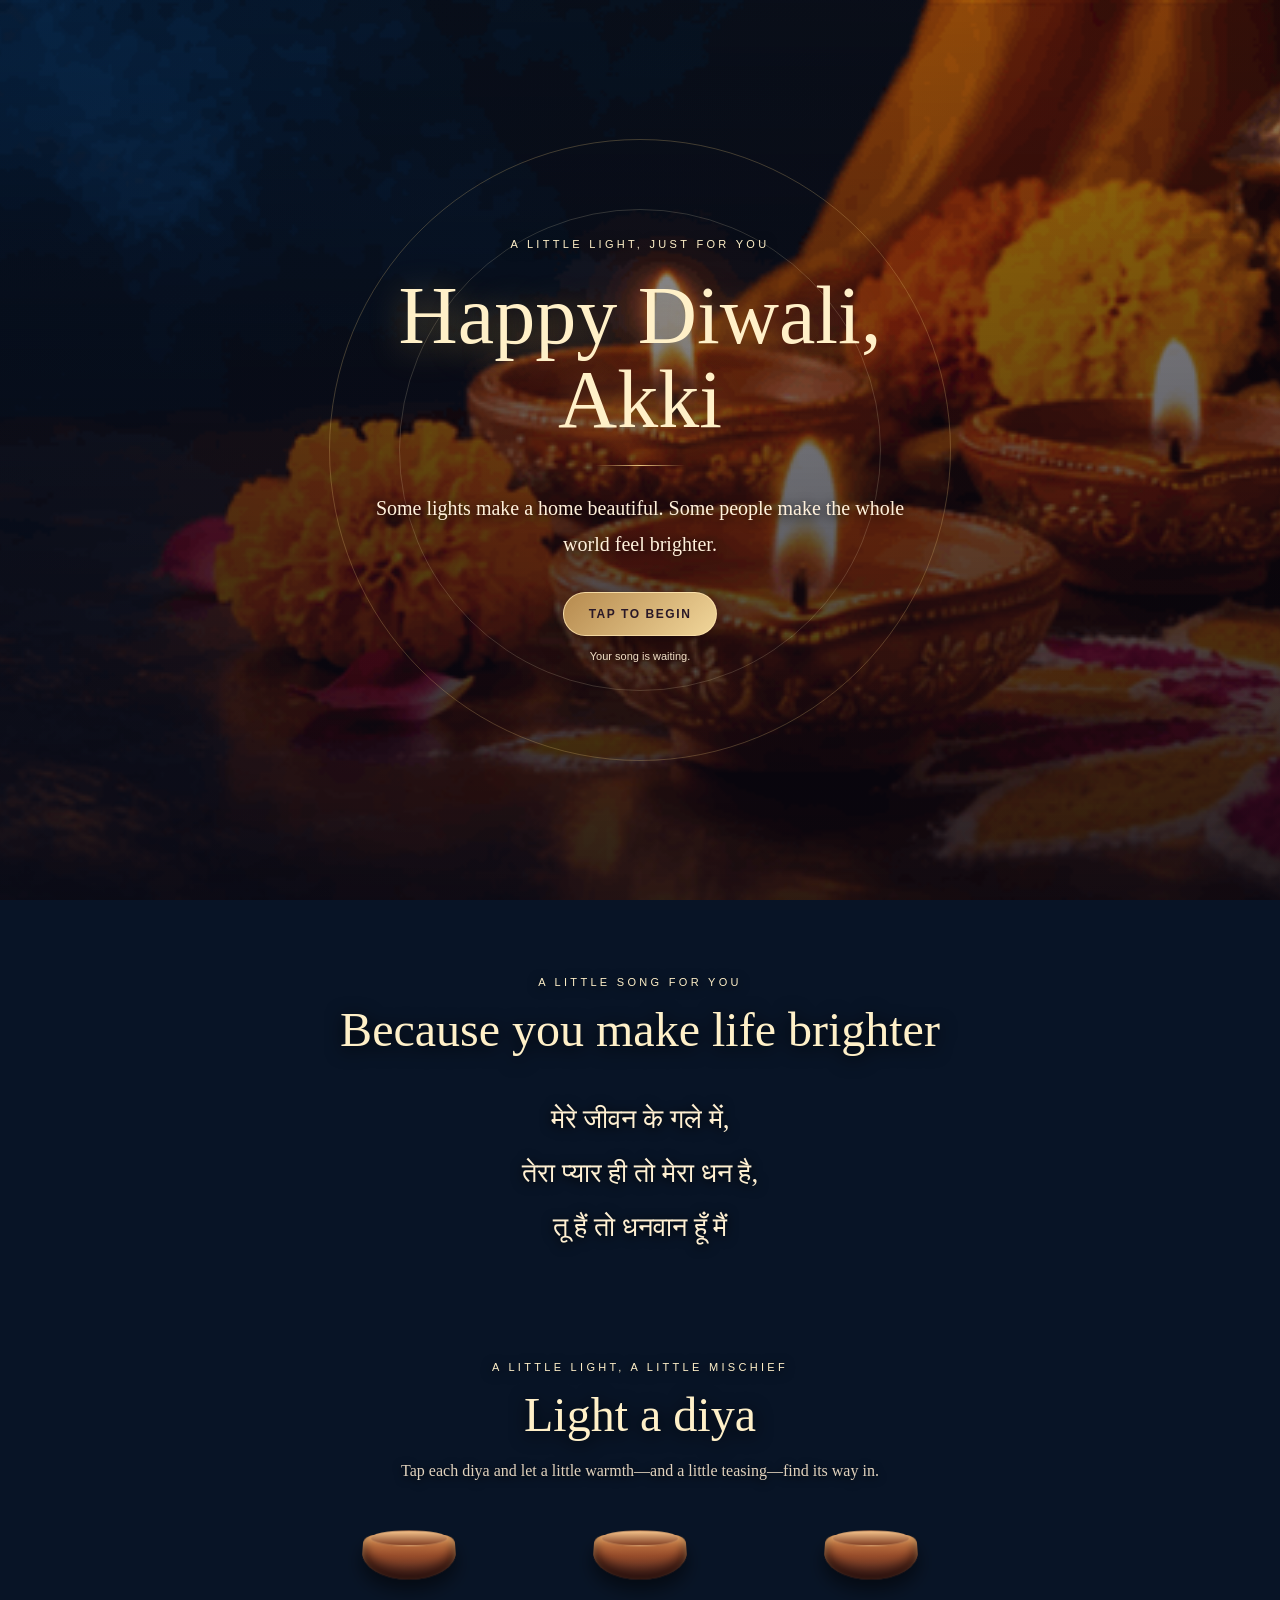
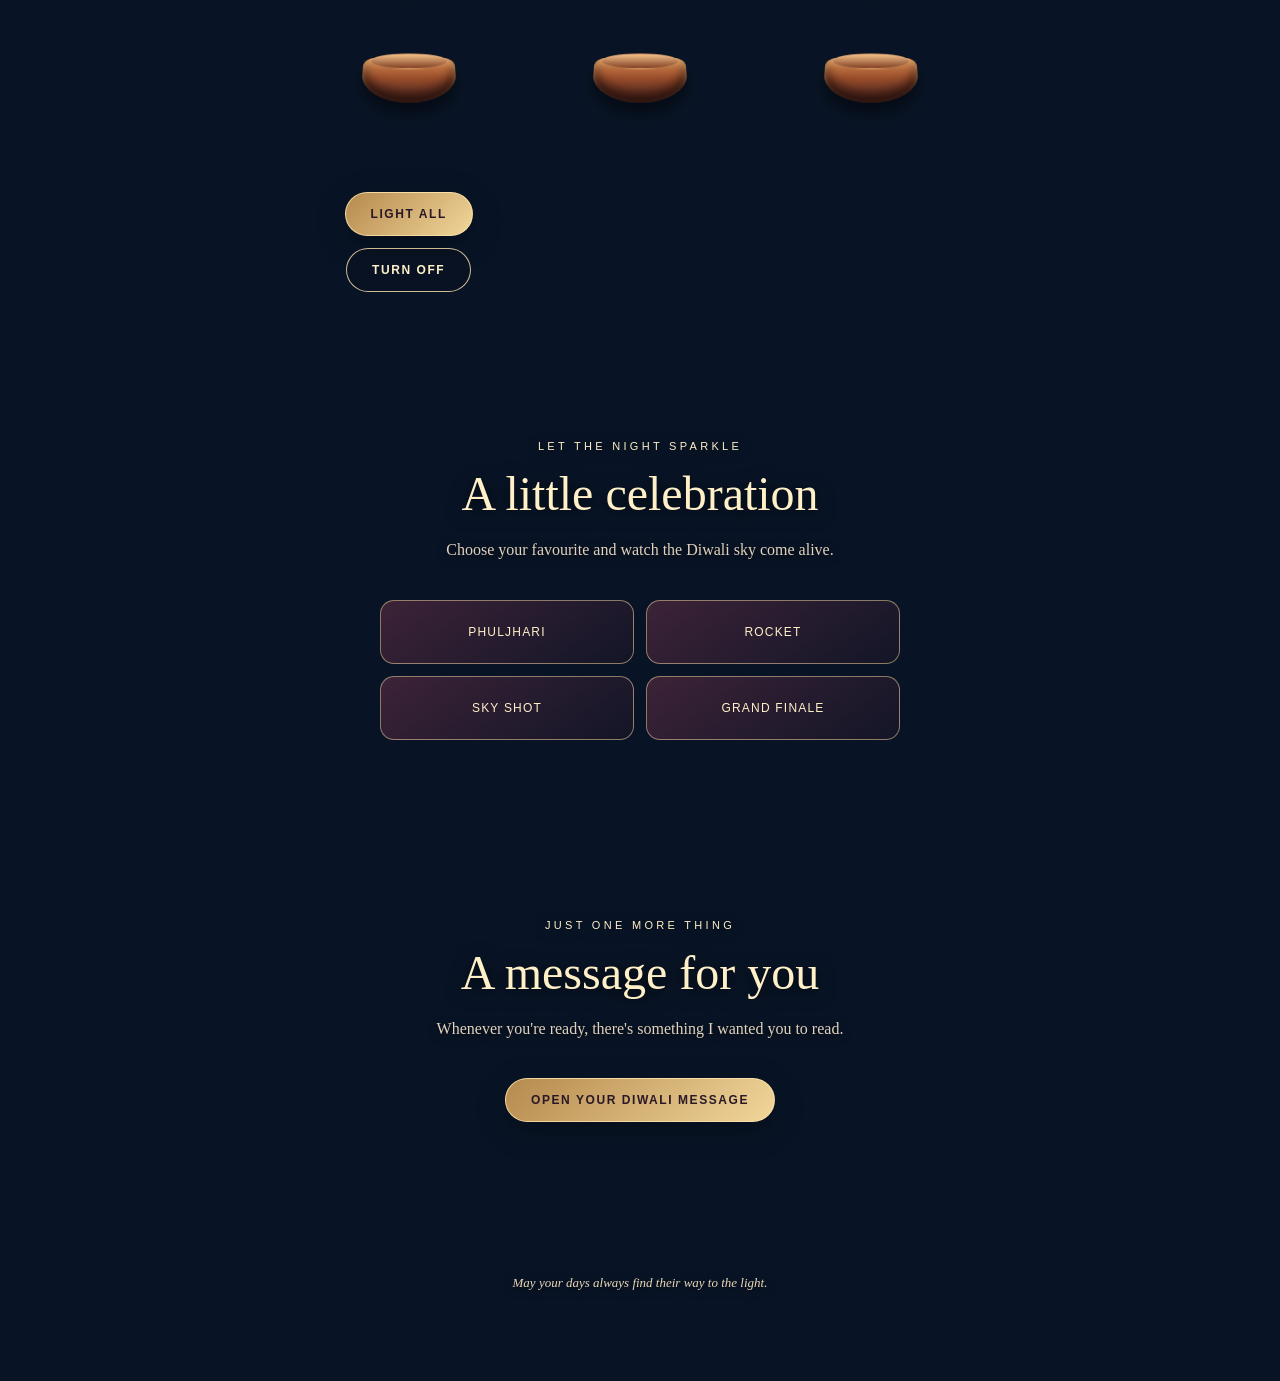
==== commit b0bd3aef: "Refactor diya buttons for improved structure" ====
--- a/index.html
+++ b/index.html
@@ -35,15 +35,15 @@
   <div class="kicker">A little light, a little mischief</div>
   <h2>Light a diya</h2>
   <p class="intro">Tap each diya and let a little warmth—and a little teasing—find its way in.</p>
-  <div class="diya-stage" id="diyaStage">
-    <div class="diya-wrap"><button class="diya-button" type="button"><span class="diya"></span><span class="diya-label">Diya one</span></button><div class="tease"></div></div>
-    <div class="diya-wrap"><button class="diya-button" type="button"><span class="diya"></span><span class="diya-label">Diya two</span></button><div class="tease"></div></div>
-    <div class="diya-wrap"><button class="diya-button" type="button"><span class="diya"></span><span class="diya-label">Diya three</span></button><div class="tease"></div></div>
-    <div class="diya-wrap"><button class="diya-button" type="button"><span class="diya"></span><span class="diya-label">Diya four</span></button><div class="tease"></div></div>
-    <div class="diya-wrap"><button class="diya-button" type="button"><span class="diya"></span><span class="diya-label">Diya five</span></button><div class="tease"></div></div>
-    <div class="diya-wrap"><button class="diya-button" type="button"><span class="diya"></span><span class="diya-label">Diya six</span></button><div class="tease"></div></div>
-  </div>
+    <div class="diya-stage" id="diyaStage">
+      <div class="diya-wrap"><button class="diya-button" type="button"><span class="diya"></span></button><div class="tease"></div></div>
+    <div class="diya-wrap"><button class="diya-button" type="button"><span class="diya"></span></button><div class="tease"></div></div>
+    <div class="diya-wrap"><button class="diya-button" type="button"><span class="diya"></span></button><div class="tease"></div></div>
+    <div class="diya-wrap"><button class="diya-button" type="button"><span class="diya"></span></button><div class="tease"></div></div>
+    <div class="diya-wrap"><button class="diya-button" type="button"><span class="diya"></span></button><div class="tease"></div></div>
+    <div class="diya-wrap"><button class="diya-button" type="button"><span class="diya"></span></button><div class="tease"></div></div>
   <div class="controls"><button class="btn" id="lightAll" type="button">Light all</button><button class="btn secondary" id="turnOff" type="button">Turn off</button></div>
+</div>
 </section>
 
 <section id="fireworks">
@@ -95,4 +95,4 @@
 
   <script src="script.js" defer></script>
 </body>
-</html>+</html>
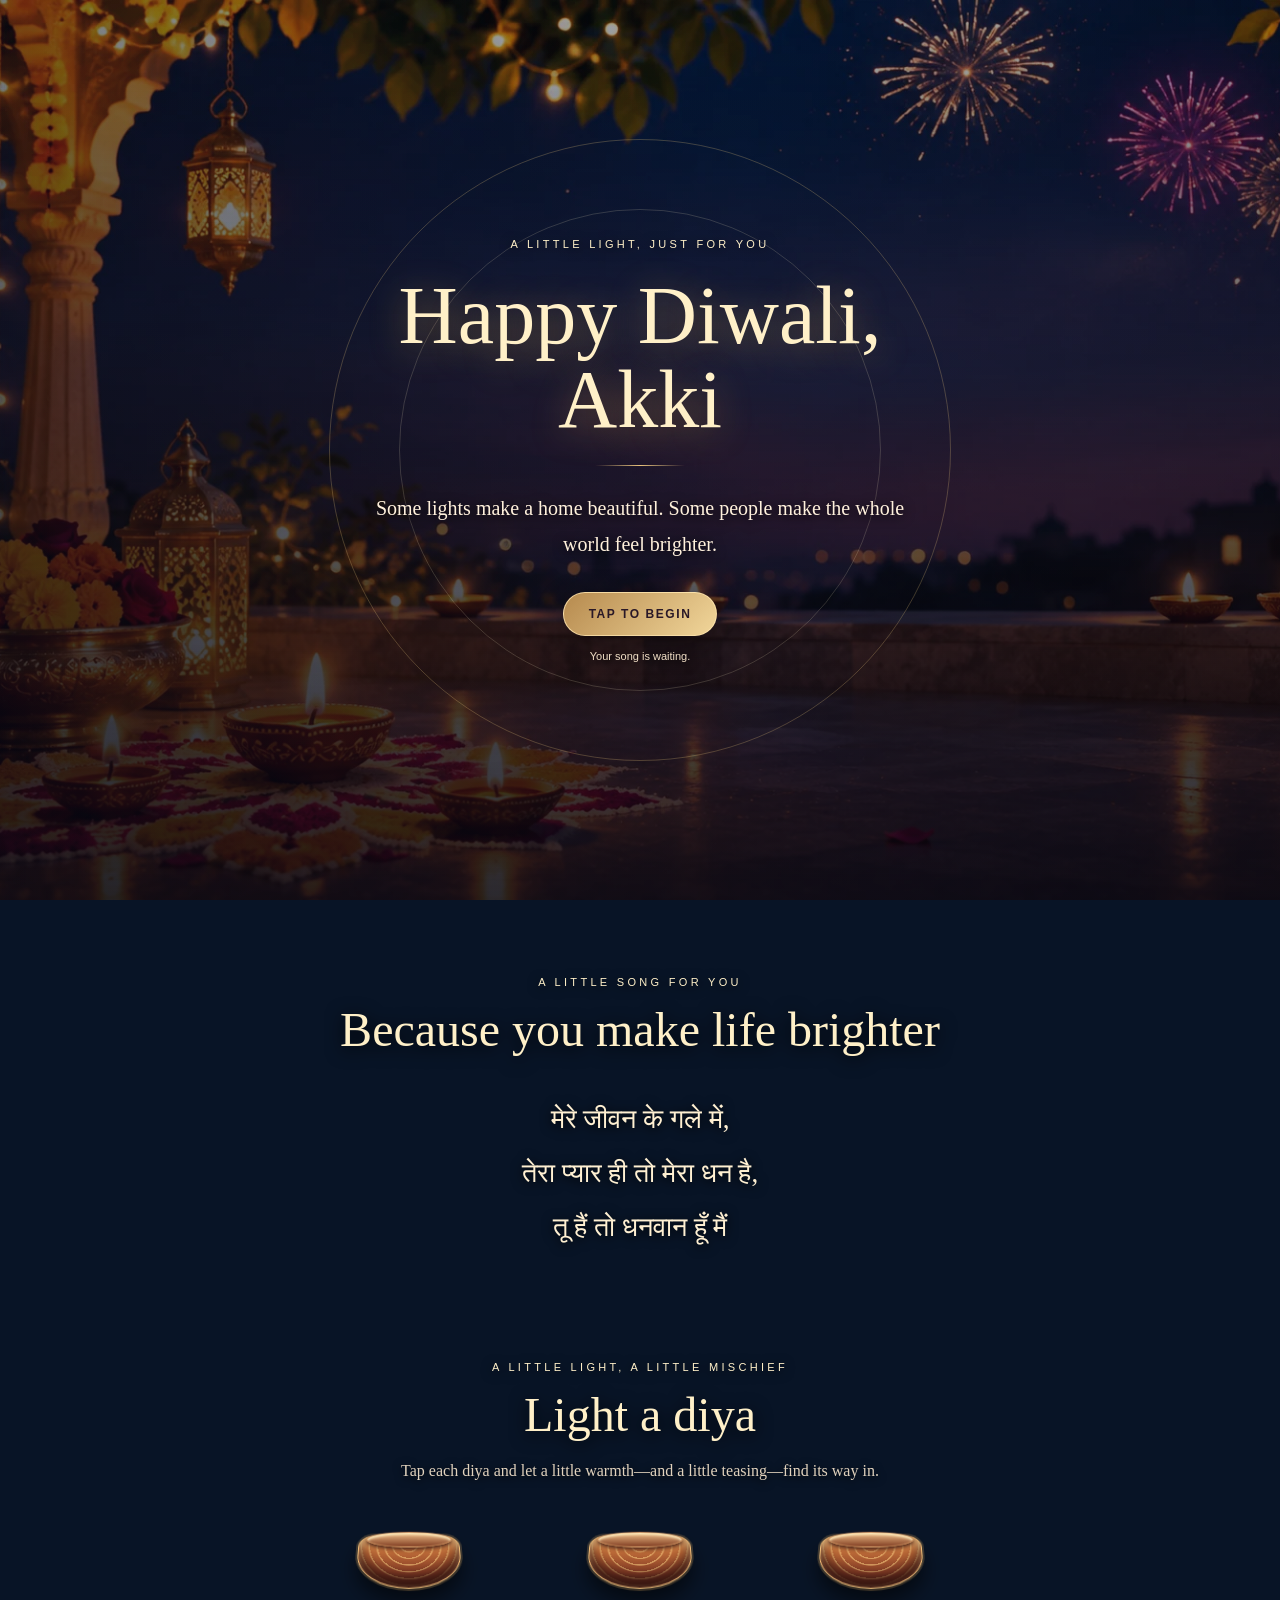
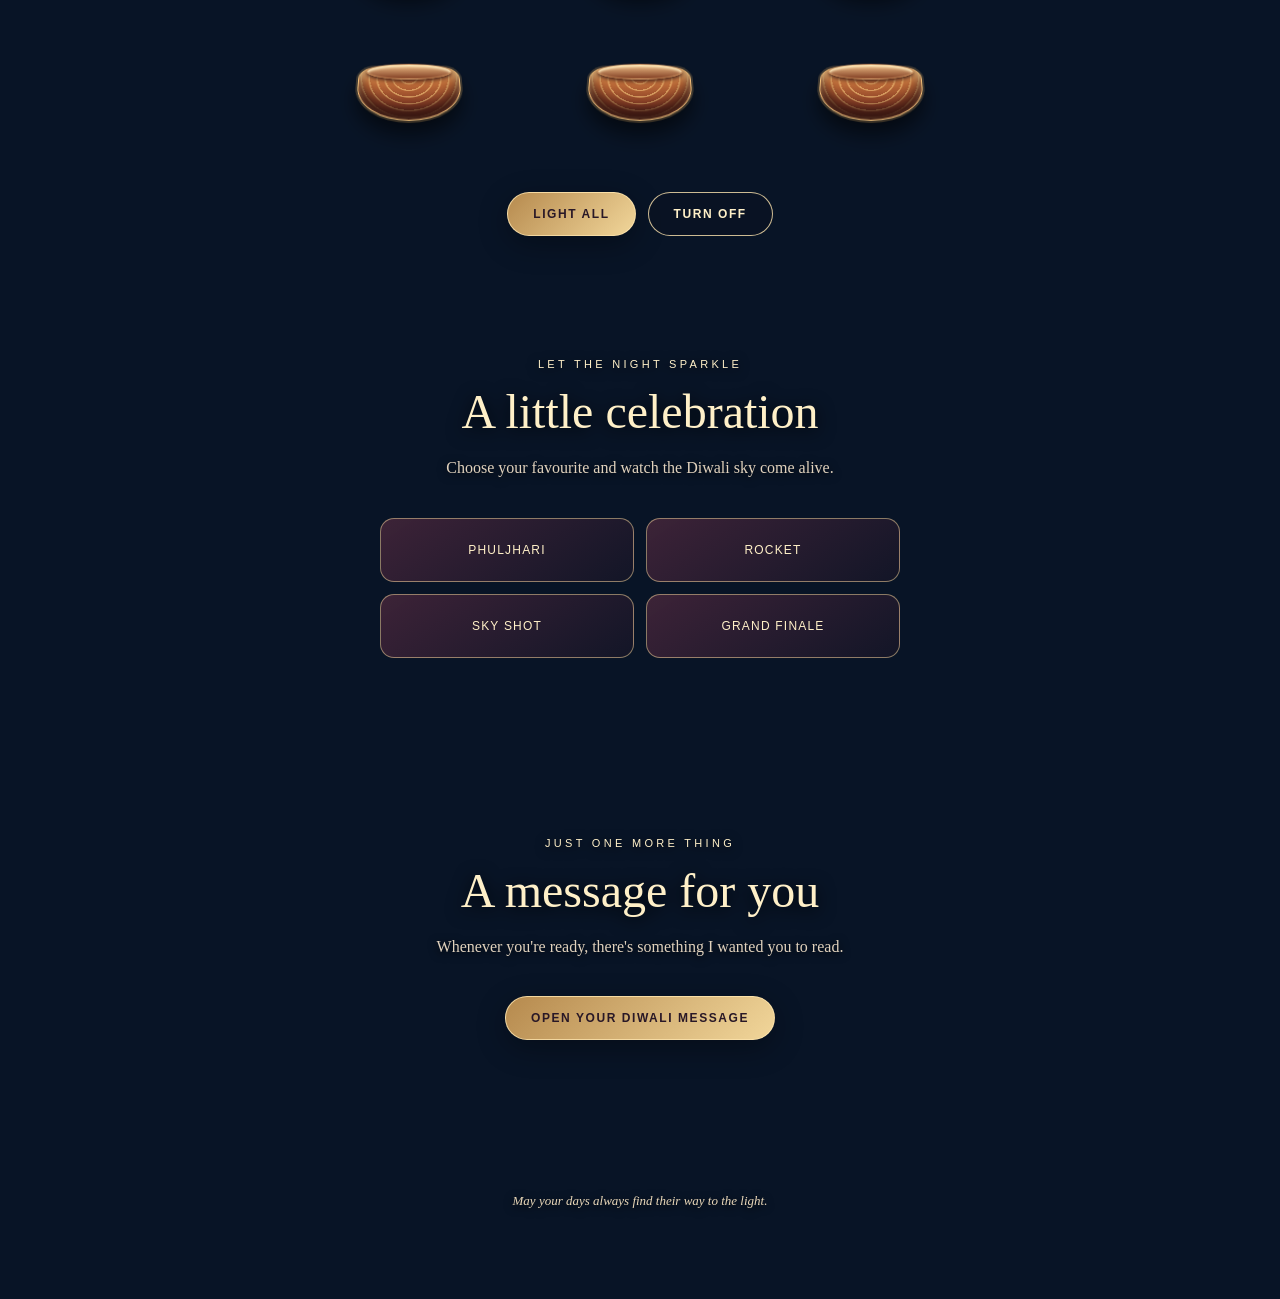
==== commit 21c47746: "Add files via upload" ====
--- a/index.html
+++ b/index.html
@@ -35,15 +35,15 @@
   <div class="kicker">A little light, a little mischief</div>
   <h2>Light a diya</h2>
   <p class="intro">Tap each diya and let a little warmth—and a little teasing—find its way in.</p>
-    <div class="diya-stage" id="diyaStage">
-      <div class="diya-wrap"><button class="diya-button" type="button"><span class="diya"></span></button><div class="tease"></div></div>
-    <div class="diya-wrap"><button class="diya-button" type="button"><span class="diya"></span></button><div class="tease"></div></div>
-    <div class="diya-wrap"><button class="diya-button" type="button"><span class="diya"></span></button><div class="tease"></div></div>
-    <div class="diya-wrap"><button class="diya-button" type="button"><span class="diya"></span></button><div class="tease"></div></div>
-    <div class="diya-wrap"><button class="diya-button" type="button"><span class="diya"></span></button><div class="tease"></div></div>
-    <div class="diya-wrap"><button class="diya-button" type="button"><span class="diya"></span></button><div class="tease"></div></div>
+  <div class="diya-stage" id="diyaStage">
+    <div class="diya-wrap"><button class="diya-button" type="button" aria-label="Light diya 1"><span class="diya"></span></button><div class="tease"></div></div>
+    <div class="diya-wrap"><button class="diya-button" type="button" aria-label="Light diya 2"><span class="diya"></span></button><div class="tease"></div></div>
+    <div class="diya-wrap"><button class="diya-button" type="button" aria-label="Light diya 3"><span class="diya"></span></button><div class="tease"></div></div>
+    <div class="diya-wrap"><button class="diya-button" type="button" aria-label="Light diya 4"><span class="diya"></span></button><div class="tease"></div></div>
+    <div class="diya-wrap"><button class="diya-button" type="button" aria-label="Light diya 5"><span class="diya"></span></button><div class="tease"></div></div>
+    <div class="diya-wrap"><button class="diya-button" type="button" aria-label="Light diya 6"><span class="diya"></span></button><div class="tease"></div></div>
+  </div>
   <div class="controls"><button class="btn" id="lightAll" type="button">Light all</button><button class="btn secondary" id="turnOff" type="button">Turn off</button></div>
-</div>
 </section>
 
 <section id="fireworks">
@@ -95,4 +95,4 @@
 
   <script src="script.js" defer></script>
 </body>
-</html>
+</html>
--- a/style.css
+++ b/style.css
@@ -2,7 +2,7 @@
 *{box-sizing:border-box}
 html{scroll-behavior:smooth}
 body{margin:0;color:var(--cream);font-family:Georgia,'Times New Roman',serif;background:#081426;overflow-x:hidden}
-body:before{content:"";position:fixed;inset:0;z-index:-2;background:linear-gradient(90deg,rgba(3,12,27,.38),rgba(3,10,20,.12) 58%,rgba(16,7,8,.24)),url("akki-diwali-diyas-animation.gif") center center/cover no-repeat;transform:translateZ(0)}
+body:before{content:"";position:fixed;inset:0;z-index:-2;background:linear-gradient(90deg,rgba(3,12,27,.38),rgba(3,10,20,.12) 58%,rgba(16,7,8,.24)),url("diwali-terrace-background.webp") center center/cover no-repeat;transform:translateZ(0)}
 body:after{content:"";position:fixed;inset:0;z-index:-1;background:linear-gradient(180deg,rgba(4,12,26,.24),rgba(8,9,20,.55) 55%,rgba(8,7,17,.82));pointer-events:none}
 button{font:inherit}
 .page{max-width:900px;margin:auto;padding:0 20px 80px}
@@ -33,13 +33,35 @@
 .diya-stage{display:grid;grid-template-columns:repeat(3,minmax(0,1fr));gap:24px 14px;max-width:680px;margin:40px auto 26px}
 .diya-wrap{min-width:0}
 .diya-button{border:0;background:none;color:inherit;cursor:pointer;padding:8px;width:100%;display:flex;flex-direction:column;align-items:center;gap:12px}
-.diya{width:94px;height:45px;position:relative;border-radius:12px 12px 48px 48px/10px 10px 28px 28px;background:linear-gradient(180deg,#d88d50,#984d2b 48%,#4b261f);box-shadow:inset 0 5px 7px #f5c17b88,inset 0 -8px 12px #29110e,0 10px 18px #0008;transform:perspective(90px) rotateX(8deg)}
+.diya{
+  width:104px;height:54px;position:relative;display:block;
+  border-radius:18px 18px 54px 54px/13px 13px 34px 34px;
+  background:
+    radial-gradient(ellipse at 50% 12%,rgba(255,226,164,.5) 0 3%,transparent 4%),
+    repeating-radial-gradient(ellipse at 50% 18%,rgba(255,211,133,.55) 0 1px,transparent 2px 8px),
+    linear-gradient(180deg,#e6a15c 0%,#b96837 34%,#8b4027 72%,#48201b 100%);
+  border:1px solid #f0bd78;
+  box-shadow:inset 0 5px 9px #ffe0a477,inset 0 -10px 13px #351510,0 0 0 2px rgba(255,194,111,.22),0 12px 20px #0009;
+  transform:perspective(100px) rotateX(9deg);
+}
+.diya:before{
+  content:"";position:absolute;left:-4px;right:-4px;top:-7px;height:17px;
+  border-radius:50%;
+  background:linear-gradient(180deg,#ffe1a2 0%,#c77a40 42%,#71331f 100%);
+  border:2px solid #f5c77f;
+  box-shadow:inset 0 2px 3px #fff0c2,0 2px 4px #3a1712;
+}
+.diya:after{
+  content:"";position:absolute;left:50%;top:-43px;transform:translateX(-50%) scale(.3);
+  width:20px;height:36px;border-radius:80% 10% 70% 50%;
+  background:radial-gradient(ellipse at 55% 75%,#fff8c7 0 12%,#ffcf68 35%,#ed7d2e 65%,transparent 72%);
+  opacity:0;transition:all .35s
+}
 .diya:before{content:"";position:absolute;left:7px;right:7px;top:-5px;height:15px;border-radius:50%;background:linear-gradient(180deg,#f2c18a,#8c4b2d 90%);border:1px solid #e0a36b88}
 .diya:after{content:"";position:absolute;left:50%;top:-37px;transform:translateX(-50%) scale(.3);width:18px;height:32px;border-radius:80% 10% 70% 50%;background:radial-gradient(ellipse at 55% 75%,#fff8c7 0 12%,#ffcf68 35%,#ed7d2e 65%,transparent 72%);opacity:0;transition:all .35s}
 .diya-lit .diya:after{opacity:1;transform:translateX(-50%) scale(1);filter:drop-shadow(0 0 9px #ffb84d);animation:flameDance 1.1s ease-in-out infinite alternate}
 .diya-lit .diya{box-shadow:inset 0 5px 7px #f5c17b88,inset 0 -8px 12px #29110e,0 0 28px #ffb84d77,0 10px 18px #0007}
 @keyframes flameDance{0%{transform:translateX(-53%) rotate(-5deg) scale(.92,1)}50%{transform:translateX(-47%) rotate(4deg) scale(1.06,.94)}100%{transform:translateX(-48%) rotate(5deg) scale(1.02,1.08)}}
-.diya-label{font:11px Arial,sans-serif;letter-spacing:.12em;text-transform:uppercase;color:#f4dfb8}
 .tease{min-height:38px;font-size:13px;line-height:1.45;color:#ffe3ad;padding:0 4px;opacity:0;transition:opacity .25s;text-shadow:0 2px 8px #000}
 .tease.visible{opacity:1}
 .controls{display:flex;justify-content:center;gap:12px;flex-wrap:wrap;margin:20px auto}
@@ -55,7 +77,7 @@
 .message-card p{font-size:clamp(16px,3.5vw,19px);line-height:2;color:#f2e2ca;margin:0}
 .signature{margin-top:25px;color:var(--gold);font-style:italic;font-size:17px}
 footer{text-align:center;color:#ead8b9;font-size:13px;padding:65px 10px 10px;font-style:italic;text-shadow:0 2px 10px #000}
-@media(max-width:520px){.page{padding-left:16px;padding-right:16px}.diya-stage{gap:20px 6px}.diya{width:78px;height:39px}.diya:after{top:-33px}.cracker-grid{gap:9px}.cracker{padding:16px 6px;font-size:10px}.intro{font-size:15px}body:before{background-position:57% center}}
+@media(max-width:520px){.page{padding-left:16px;padding-right:16px}.diya-stage{gap:20px 6px}.diya{width:84px;height:46px}.diya:after{top:-39px}.cracker-grid{gap:9px}.cracker{padding:16px 6px;font-size:10px}.intro{font-size:15px}body:before{background-position:57% center}}
 @media(prefers-reduced-motion:reduce){*,*:before,*:after{scroll-behavior:auto!important;animation:none!important;transition:none!important}}
 
 /* Surprise invitation and framed photo reveal */
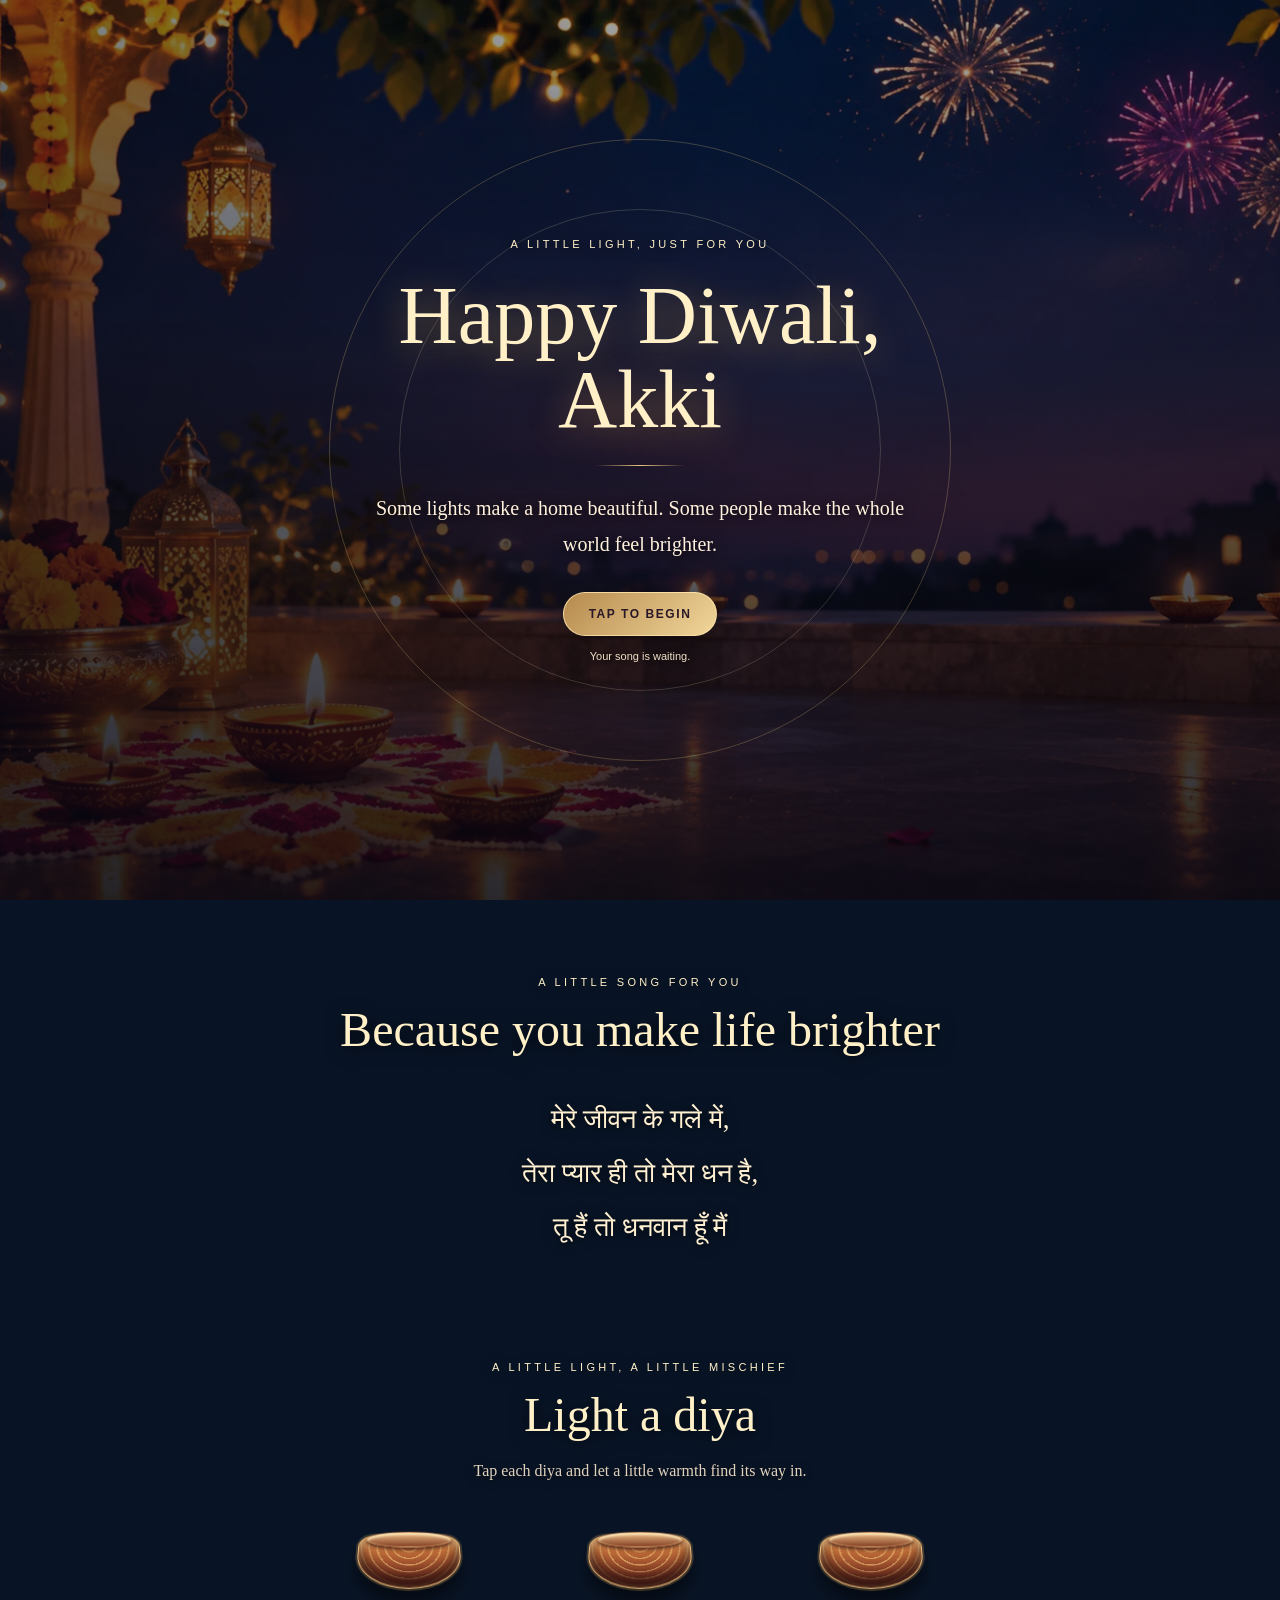
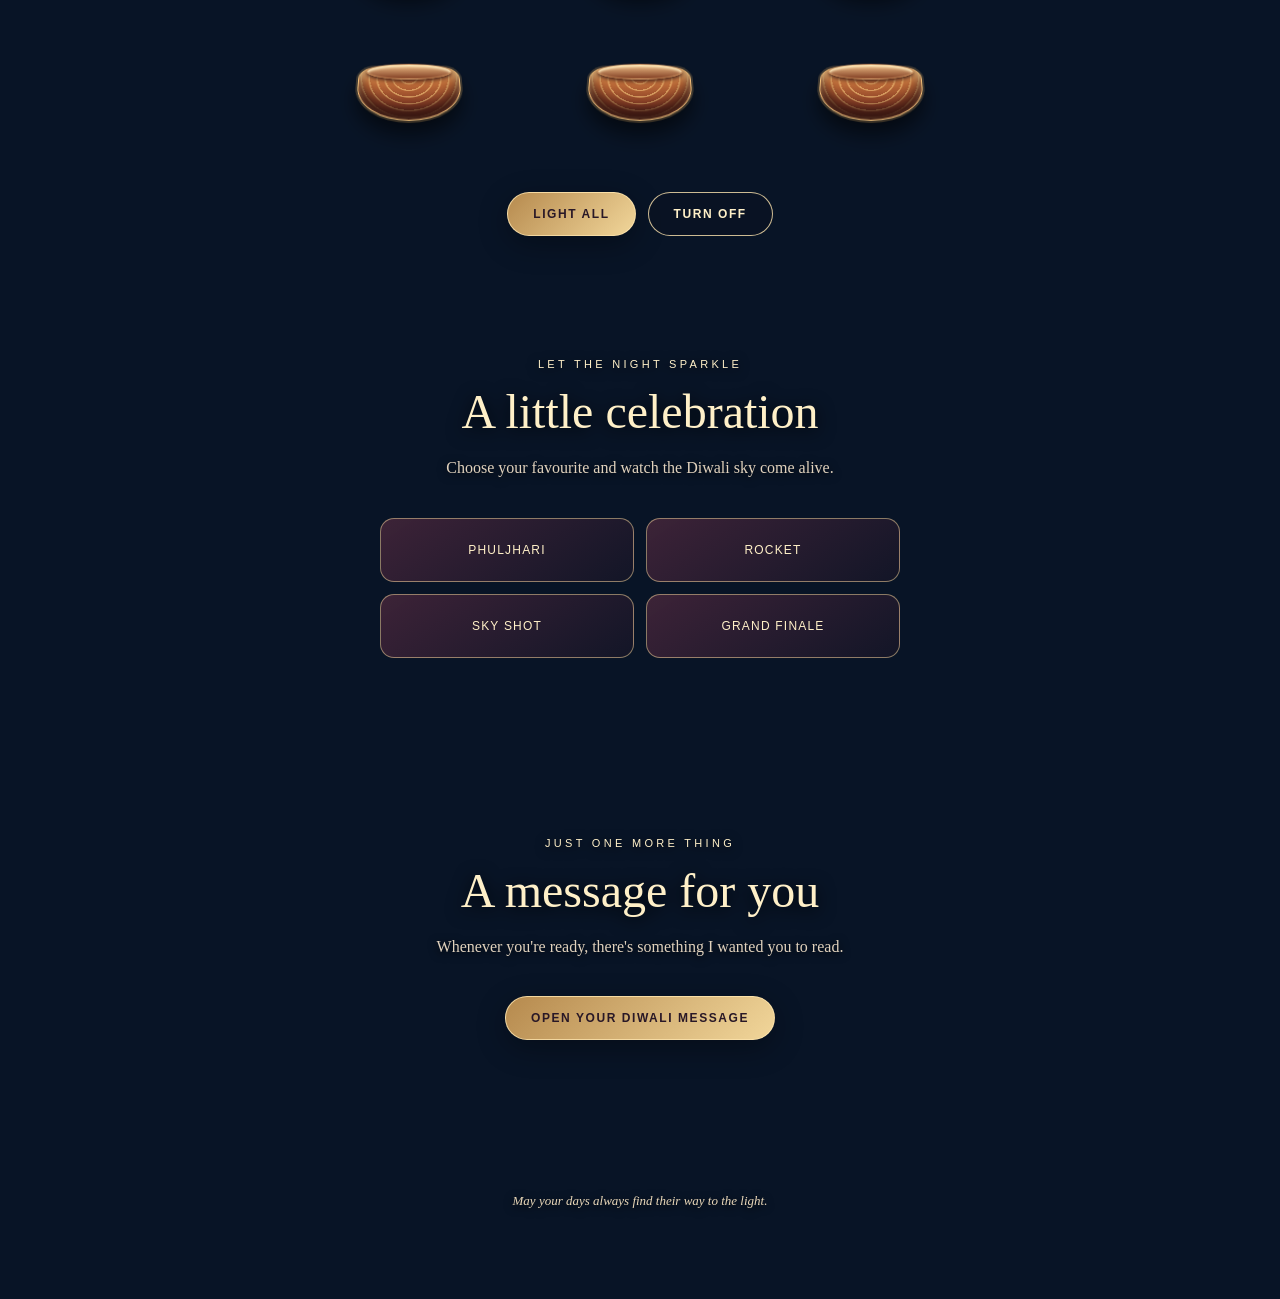
==== commit 19526b8d: "Update intro paragraph in index.html Removed the phrase 'and a little teasing' from the intro paragr" ====
--- a/index.html
+++ b/index.html
@@ -34,7 +34,7 @@
 <section id="diyas">
   <div class="kicker">A little light, a little mischief</div>
   <h2>Light a diya</h2>
-  <p class="intro">Tap each diya and let a little warmth—and a little teasing—find its way in.</p>
+  <p class="intro">Tap each diya and let a little warmth find its way in.</p>
   <div class="diya-stage" id="diyaStage">
     <div class="diya-wrap"><button class="diya-button" type="button" aria-label="Light diya 1"><span class="diya"></span></button><div class="tease"></div></div>
     <div class="diya-wrap"><button class="diya-button" type="button" aria-label="Light diya 2"><span class="diya"></span></button><div class="tease"></div></div>
@@ -95,4 +95,4 @@
 
   <script src="script.js" defer></script>
 </body>
-</html>+</html>
